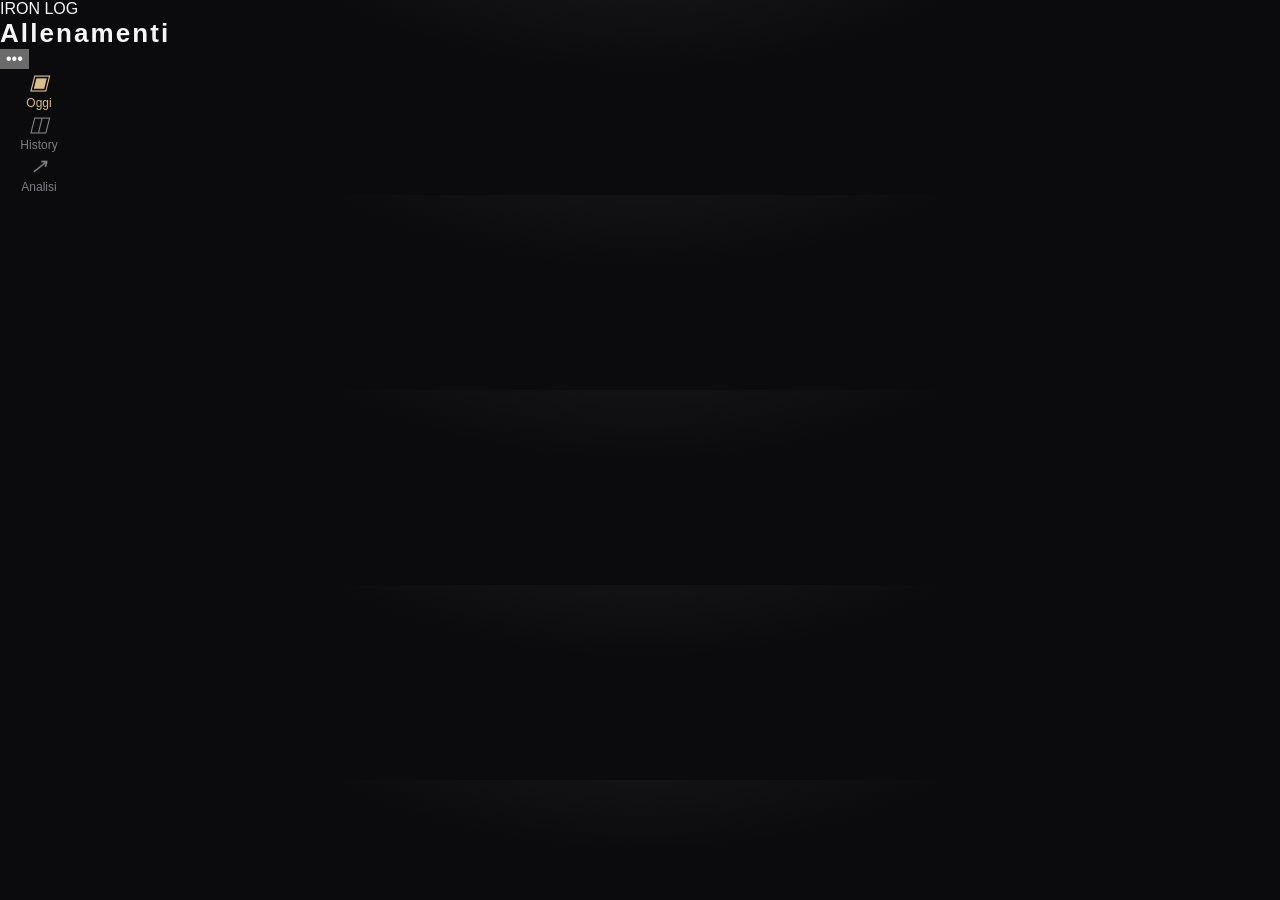
==== index.html @ fd3757eb "Rebuild IronLog around real workout sessions and decision flow" ====
<!doctype html>
<html lang="it">
<head>
  <meta charset="utf-8">
  <meta name="viewport" content="width=device-width, initial-scale=1, viewport-fit=cover">
  <meta name="theme-color" content="#0b0b0d">
  <meta name="apple-mobile-web-app-capable" content="yes">
  <meta name="apple-mobile-web-app-status-bar-style" content="black-translucent">
  <link rel="manifest" href="manifest.webmanifest">
  <link rel="apple-touch-icon" href="icon.svg">
  <link rel="stylesheet" href="styles.css?v=12">
  <title>Iron Log</title>
</head>
<body>
  <main class="shell">
    <header class="topbar">
      <div><p class="kicker">IRON LOG</p><h1 id="screenTitle">Allenamenti</h1></div>
      <button id="settingsButton" class="icon" aria-label="Impostazioni">•••</button>
    </header>
    <section id="todayScreen" class="screen active"></section>
    <section id="historyScreen" class="screen"></section>
    <section id="analysisScreen" class="screen"></section>
  </main>
  <nav class="tabbar" aria-label="Navigazione">
    <button class="tab active" data-screen="todayScreen"><i>▣</i><span>Oggi</span></button>
    <button class="tab" data-screen="historyScreen"><i>◫</i><span>History</span></button>
    <button class="tab" data-screen="analysisScreen"><i>↗</i><span>Analisi</span></button>
  </nav>
  <dialog id="modal"><form id="modalForm" method="dialog"><header><h2 id="modalTitle"></h2><button type="button" id="closeModal" class="icon">×</button></header><div id="modalContent"></div><footer><button type="button" id="cancelModal" class="secondary">Annulla</button><button id="saveModal">Salva</button></footer></form></dialog>
  <div id="toast" role="status"></div>
  <script src="app.js?v=12"></script>
</body>
</html>
---- styles.css ----
:root { color-scheme: dark; --bg:#15141a; --card:#1e1d24; --line:#33323c; --text:#eeeae2; --muted:#9d9aa5; --accent:#c1442d; --danger:#ff8a7a; }
* { box-sizing:border-box; } body { margin:0; background:var(--bg); color:var(--text); font:16px -apple-system,BlinkMacSystemFont,"SF Pro Display",sans-serif; } button,input,select { font:inherit; } button { border:0; cursor:pointer; } .app-shell { min-height:100vh; padding:calc(env(safe-area-inset-top) + 18px) 18px 96px; max-width:680px; margin:auto; } .app-header { display:flex; justify-content:space-between; align-items:center; margin-bottom:20px; } h1,h2,h3,p { margin:0; } h1 { font-size:26px; letter-spacing:.08em; } h2 { font-size:21px; } h3 { font-size:16px; } .eyebrow { color:var(--accent); font-size:11px; font-weight:800; letter-spacing:.16em; margin-bottom:3px; } .icon-button { background:transparent; color:var(--text); font-size:25px; padding:4px 8px; } .screen { display:none; } .screen.active { display:block; } .card,.list-row,.section { background:var(--card); border:1px solid var(--line); border-radius:16px; } .section { margin-bottom:16px; padding:15px; } .section-title { color:var(--muted); font-size:12px; font-weight:700; letter-spacing:.08em; margin-bottom:12px; text-transform:uppercase; } .list { display:grid; gap:10px; } .list-row { padding:15px; display:flex; justify-content:space-between; align-items:center; gap:12px; } .list-row button { background:none; color:inherit; text-align:left; flex:1; padding:0; } .sub { color:var(--muted); font-size:13px; margin-top:4px; } .pb { color:#15320b; background:var(--accent); border-radius:10px; padding:5px 8px; font-size:12px; font-weight:800; white-space:nowrap; } .empty { color:var(--muted); text-align:center; padding:34px 18px; line-height:1.45; } .add-button, #saveModal { background:var(--accent); color:#132008; border-radius:12px; font-weight:800; padding:12px 16px; } .add-button { width:100%; margin-top:14px; } .back { background:none; color:var(--accent); padding:0 0 14px; font-weight:700; } .actions { display:flex; gap:9px; } .actions button { background:#303030; color:white; border-radius:9px; padding:7px 9px; font-size:13px; } .actions .danger { color:var(--danger); } .hint { color:var(--muted); line-height:1.45; font-size:14px; } .suggestion { border-left:4px solid var(--accent); } .suggestion strong { display:block; margin-bottom:5px; color:var(--accent); } .warning { border-left-color:#e4bf4f; } .warning strong { color:#e4bf4f; } .set-row { display:flex; justify-content:space-between; border-top:1px solid var(--line); padding:10px 0; } .set-row:first-of-type { border-top:0; } .badge { color:#352b00; background:#e4bf4f; border-radius:7px; padding:2px 5px; font-size:11px; font-weight:800; } .chart { width:100%; height:150px; overflow:visible; } .chart text { fill:var(--muted); font-size:10px; } .chart path { fill:none; stroke:var(--accent); stroke-width:3; stroke-linecap:round; stroke-linejoin:round; } .chart circle { fill:var(--accent); } .bar { fill:var(--accent); } .metric { display:flex; justify-content:space-between; padding:8px 0; border-top:1px solid var(--line); } .metric:first-child { border-top:0; } .metric strong { color:var(--accent); } .tab-bar { position:fixed; bottom:0; left:0; right:0; display:flex; justify-content:center; gap:28px; padding:10px max(24px,env(safe-area-inset-right)) calc(10px + env(safe-area-inset-bottom)) max(24px,env(safe-area-inset-left)); background:#191919ed; backdrop-filter:blur(12px); border-top:1px solid var(--line); } .tab { display:grid; gap:2px; justify-items:center; min-width:78px; background:none; color:var(--muted); font-size:21px; } .tab span { font-size:12px; } .tab.active { color:var(--accent); } dialog { width:min(520px,calc(100% - 28px)); border:1px solid var(--line); border-radius:18px; padding:0; background:var(--card); color:var(--text); } dialog::backdrop { background:#0009; } dialog form { padding:18px; } dialog header,dialog footer { display:flex; align-items:center; justify-content:space-between; } dialog footer { margin-top:18px; } .secondary { background:#333; color:white; border-radius:12px; padding:12px 16px; } label { display:grid; gap:6px; margin-top:13px; color:var(--muted); font-size:13px; } input,select { width:100%; background:#121212; color:var(--text); border:1px solid #454545; border-radius:10px; padding:11px; } .inline { display:grid; grid-template-columns:1fr 1fr; gap:10px; } .checkbox { display:flex; align-items:center; gap:8px; } .checkbox input { width:auto; } #toast { position:fixed; left:50%; bottom:92px; transform:translateX(-50%) translateY(20px); opacity:0; background:#e8f7d8; color:#1a2d0c; border-radius:10px; padding:10px 14px; font-weight:700; transition:.2s; pointer-events:none; } #toast.show { opacity:1; transform:translateX(-50%) translateY(0); }
.danger-action{background:#4b2528!important;color:#ffb1a8!important}.pb-link{width:100%;background:none;color:inherit;text-align:left;align-items:center}.history+.history{margin-top:10px}.plate.red{background:#c1442d}.plate.blue{background:#4e6fae}.plate.yellow{background:#d9b44a;color:#2a2108}.plate.green{background:#4f7566}.plate.white{background:#ddd;color:#29262d}.plate.gray{background:#68656d}.pb{color:#fff}
.calendar-card{padding:0;overflow:hidden}.calendar-head{display:flex;align-items:center;justify-content:space-between;padding:18px 15px 13px;background:linear-gradient(135deg,#282630,#1e1d24)}.calendar-head h2{text-transform:capitalize;font-size:20px}.month-arrow{width:39px;height:39px;border-radius:50%;background:#35333d;color:#fff;font-size:28px;line-height:1}.calendar-weekdays,.calendar-grid{display:grid;grid-template-columns:repeat(7,1fr);gap:4px;padding:0 12px}.calendar-weekdays{padding-top:13px;color:var(--muted);font-size:10px;font-weight:800;text-align:center}.calendar-grid{padding-top:8px;padding-bottom:13px}.calendar-day,.calendar-blank{aspect-ratio:1;min-height:42px;border-radius:11px}.calendar-day{position:relative;display:flex;flex-direction:column;align-items:center;justify-content:center;background:#282730;color:#f1edf1;font-weight:800}.calendar-day small{color:#d3ccd4;font-size:8px;font-weight:600}.calendar-day.trained{background:linear-gradient(145deg,#c1442d,#8f2c24);box-shadow:0 4px 13px #0004}.calendar-day.trained i{position:absolute;width:4px;height:4px;border-radius:50%;bottom:5px;background:#ffd5c9}.calendar-legend{margin:0;padding:10px 15px 14px;border-top:1px solid var(--line)}.calendar-legend i{display:inline-block;width:8px;height:8px;border-radius:50%;background:var(--accent);margin-right:5px}.history-summary{width:100%;display:flex;justify-content:space-between;align-items:center;gap:12px;text-align:left;color:var(--text);background:transparent;padding:12px 0;border-top:1px solid var(--line)}.history-summary:first-of-type{border-top:0}.history-summary span{display:grid;gap:4px}.history-summary small{color:var(--muted);font-size:12px;line-height:1.25}.history-summary b{display:grid;place-items:center;min-width:28px;height:28px;border-radius:50%;background:#352a2a;color:#ffb3a5;font-size:12px}.history-detail .section-title{margin-top:17px}.history-detail .section-title:first-child{margin-top:0}@media(max-width:390px){.tab-bar{gap:8px}.tab{min-width:70px}.app-shell{padding-left:13px;padding-right:13px}}
body{background:radial-gradient(800px 400px at 80% -10%,#54272055,transparent 60%),#111015}.app-shell{max-width:600px;padding-top:calc(env(safe-area-inset-top) + 12px)}.app-header{margin:0 -2px 16px}.app-header h1{font-size:21px;letter-spacing:.14em}.hero{position:relative;overflow:hidden;padding:26px 23px 22px;margin:0 -2px 20px;border-radius:25px;background:linear-gradient(145deg,#3b211e,#1b171c 66%);border:1px solid #724139}.hero:after{content:'';position:absolute;width:180px;height:180px;border:28px solid #d3563f;opacity:.25;border-radius:50%;right:-75px;top:-80px}.hero h2{position:relative;font-size:42px;line-height:.95;letter-spacing:-.065em;margin:12px 0;color:#fff}.hero h2 em{font-family:Georgia,serif;color:#ff866d;font-weight:400}.hero>p:not(.eyebrow){position:relative;color:#d1c6c4;font-size:14px;max-width:235px;line-height:1.4}.hero-stats{position:relative;display:flex;gap:27px;margin-top:25px}.hero-stats div{display:grid;gap:2px}.hero-stats b{font-size:24px;color:#fff}.hero-stats span{font-size:11px;color:#bdb2b0}.day-library{background:transparent;border:0;padding:0}.section-heading{display:flex;justify-content:space-between;align-items:end;margin:0 2px 12px}.section-heading h2{font-size:22px;letter-spacing:-.03em}.date-pill{font-size:11px;color:#d8cfcd;background:#28252c;border:1px solid #3c3942;border-radius:99px;padding:7px 9px}.day-grid{display:grid;grid-template-columns:1fr 1fr;gap:10px}.day-card{position:relative;min-height:132px;padding:16px;text-align:left;border-radius:18px;overflow:hidden;color:#fff;background:#222029;border:1px solid #36323c}.day-card strong,.day-card small,.day-card .day-index{display:block;position:relative;z-index:1}.day-card strong{font-size:18px;letter-spacing:-.025em;margin-top:18px}.day-card small{margin-top:5px;color:#cec6ca;font-size:11px}.day-card .day-index{font-size:10px;letter-spacing:.14em;color:#ff957f;font-weight:800}.day-card i{position:absolute;right:14px;bottom:11px;font-size:25px;color:#fff8;font-style:normal}.day-card:after{content:'';position:absolute;width:94px;height:94px;right:-25px;top:-32px;border-radius:50%;background:#c1442d33}.day-tone-1{background:#172328}.day-tone-1:after{background:#72b2a244}.day-tone-2{background:#29241c}.day-tone-2:after{background:#d6a84344}.day-tone-3{background:#27202a}.day-tone-3:after{background:#a368b644}.ghost-add{margin-top:15px;background:transparent!important;border:1px dashed #625c67;color:#d5cdd7!important}.workout-hero{padding:18px;margin:0 0 13px;border-radius:20px;background:linear-gradient(135deg,#27242c,#18171d);border:1px solid #3b3742}.workout-title{display:flex;align-items:center;justify-content:space-between;gap:8px}.workout-title h2{font-size:31px;letter-spacing:-.06em}.date-control{margin:0}.date-control input{width:128px;padding:7px;border:0;background:#322d35;font-size:12px}.completion{margin-top:17px}.completion>div{height:6px;background:#38333d;border-radius:8px;overflow:hidden}.completion span{display:block;height:100%;border-radius:inherit;background:linear-gradient(90deg,#d4513b,#fa9a75)}.completion p{margin-top:7px;font-size:12px;color:#c6bec6}.session-note{margin-top:12px;background:none;color:#ff9b84;padding:0;font-weight:700;font-size:12px}.exercise-stack{display:grid;gap:9px}.exercise-card{width:100%;display:flex;align-items:center;gap:12px;padding:15px 13px;border-radius:17px;background:#201f26;border:1px solid #312f39;color:#f7f2f5;text-align:left}.exercise-card.is-done{border-color:#a74d3f;background:linear-gradient(135deg,#322424,#211f26)}.exercise-number{font-size:10px;letter-spacing:.1em;color:#a8a0a8}.exercise-main{flex:1;min-width:0}.exercise-main strong{display:block;font-size:15px;white-space:nowrap;overflow:hidden;text-overflow:ellipsis}.exercise-main small{display:block;margin-top:4px;color:#aaa3ab;font-size:11px}.exercise-card b{font-size:10px;color:#ff9b82;background:#512920;border-radius:7px;padding:5px}.exercise-card i{font-style:normal;font-size:22px;color:#aaa}.screen{animation:fadein .22s ease}@keyframes fadein{from{opacity:.25;transform:translateY(5px)}to{opacity:1;transform:none}}
:root{--bg:#0b0b0d;--card:#17171b;--line:#2b2b30;--text:#f5f5f7;--muted:#98989f;--accent:#c9aa73;--danger:#ff8b84}body{background:radial-gradient(850px 540px at 50% -240px,#2b2a2c 0%,#0b0b0d 58%)}.app-header{border-bottom:1px solid #25252a;padding:2px 2px 15px}.app-header h1{font-size:18px;color:#f5f5f7}.eyebrow{color:#a7a7ad}.hero{background:linear-gradient(150deg,#202024,#131316 75%);border-color:#333338;box-shadow:0 18px 40px #0005}.hero:after{border-color:#ececf0;opacity:.055}.hero h2 em{font-family:-apple-system,BlinkMacSystemFont,"SF Pro Display",sans-serif;color:#cfced3;font-style:normal;font-weight:600}.hero>p:not(.eyebrow){color:#a6a5aa}.hero-stats{border-top:1px solid #343439;padding-top:17px}.hero-stats b{font-weight:650}.day-card{background:linear-gradient(145deg,#1d1d21,#161619);border-color:#303036;box-shadow:0 8px 18px #0002}.day-card:after{background:#eeeef224}.day-card strong{font-weight:620;letter-spacing:-.035em}.day-card .day-index{color:#a8a8ad}.day-card small{color:#919198}.day-tone-1,.day-tone-2,.day-tone-3{background:linear-gradient(145deg,#1d1d21,#161619)}.day-tone-1:after,.day-tone-2:after,.day-tone-3:after{background:#eeeef218}.day-card:hover{border-color:#5a5650}.date-pill{color:#bdbcc0;background:#202024;border-color:#36363c}.workout-hero{background:linear-gradient(145deg,#202024,#141417);border-color:#34343a}.completion>div{background:#343439}.completion span{background:linear-gradient(90deg,#b89660,#dfc28d)}.session-note{color:#c9aa73}.exercise-card{background:#17171b;border-color:#2d2d33;box-shadow:none}.exercise-card.is-done{background:#1b1a18;border-color:#63563f}.exercise-number{color:#8e8d92}.exercise-main strong{font-weight:600}.exercise-card b{color:#e1c38c;background:#332b1e}.exercise-card i{color:#77767c}.section,.list-row,.card{border-color:#2c2c32;background:#17171b}.suggestion{border-left-color:#c9aa73}.suggestion strong{color:#d8bd8d}.warning{border-left-color:#c9aa73}.warning strong{color:#d8bd8d}.pb{background:#373127;color:#e8d1a3}.metric strong{color:#d8bd8d}.tab-bar{background:#111114ed;border-color:#29292e}.tab.active{color:#d8bd8d}.tab{color:#7d7d84}.add-button,#saveModal{background:#e8e8eb;color:#111115;letter-spacing:-.01em}.ghost-add{color:#b8b7bc!important;border-color:#4c4b50;background:transparent!important}.secondary{background:#2a2a2f}.calendar-head{background:#1b1b1f}.month-arrow{background:#29292e;color:#e8e8eb}.calendar-day{background:#1f1f24;color:#e9e9ec}.calendar-day.trained{background:linear-gradient(145deg,#b99b68,#8d7348);box-shadow:0 4px 12px #0004}.calendar-day.trained i{background:#fff4df}.history-summary b{background:#312a1e;color:#dac08f}.plate.red,.plate.blue,.plate.yellow,.plate.green,.plate.white,.plate.gray{background:#56565c;color:#f3f3f5}.plate.yellow,.plate.green{background:#86704a;color:#fff8eb}.plate.warm{opacity:.42}.hero{padding:23px}.hero h2{font-size:32px;letter-spacing:-.055em;line-height:1;margin:8px 0 20px;font-weight:650}.hero-stats{margin-top:0}.hero-stats span{text-transform:uppercase;letter-spacing:.08em;font-size:9px}
.analysis-hero{padding:22px 20px 19px;margin:0 -2px 15px;border-radius:20px;background:linear-gradient(145deg,#1d1d21,#131316);border:1px solid #303036}.analysis-hero>p:not(.eyebrow){color:#a4a3a9;font-size:12px;margin-top:3px}.analysis-value{margin-top:8px;font-size:42px;letter-spacing:-.06em;font-weight:650;color:#f1f0f2}.analysis-value small{font-size:15px;letter-spacing:0;color:#aaa9ae}.analysis-kpis{display:grid;grid-template-columns:repeat(3,1fr);gap:9px;margin-top:20px;padding-top:15px;border-top:1px solid #303036}.analysis-kpis div{display:grid;gap:3px}.analysis-kpis b{font-size:18px;font-weight:600;color:#dfc18b}.analysis-kpis span{font-size:9px;line-height:1.25;text-transform:uppercase;letter-spacing:.06em;color:#8f8e94}.chart-section{padding-bottom:7px}.formula-chip{font-size:10px;letter-spacing:.04em;border:1px solid #403d36;border-radius:999px;padding:6px 8px;color:#c8ae7e;white-space:nowrap}.table-intro{margin:-3px 0 10px}.strength-table{margin:0 -1px}.strength-head,.strength-row{display:grid;grid-template-columns:minmax(0,1fr) 58px 62px;gap:8px;align-items:center}.strength-head{padding:8px 4px;color:#87868c;text-transform:uppercase;letter-spacing:.07em;font-size:9px}.strength-head span:nth-child(n+2){text-align:right}.strength-row{width:100%;padding:12px 4px;background:transparent;color:#efeff1;text-align:left;border-top:1px solid #2d2d32}.strength-row span{min-width:0}.strength-row strong,.strength-row small{display:block;white-space:nowrap;overflow:hidden;text-overflow:ellipsis}.strength-row strong{font-size:13px;font-weight:600}.strength-row small{margin-top:3px;color:#8c8b91;font-size:10px}.strength-row b,.strength-row em{text-align:right;font-size:12px;font-style:normal;font-variant-numeric:tabular-nums}.strength-row b{color:#edecef}.strength-row em{font-size:10px}.strength-row em.up{color:#cdb078}.strength-row em.down{color:#d28c84}.strength-row em.flat{color:#99989e}.route-section h2{font-size:20px;letter-spacing:-.035em;margin:-3px 0 7px}.route-list{margin-top:7px}.route-row{display:flex;width:100%;align-items:center;gap:12px;padding:12px 2px;background:transparent;text-align:left;color:#efeff1;border-top:1px solid #2d2d32}.route-row span{flex:1}.route-row strong,.route-row small{display:block}.route-row strong{font-size:13px;font-weight:600}.route-row small{margin-top:4px;color:#9b9aa0;font-size:11px;line-height:1.35}.route-row i{font-style:normal;font-size:21px;color:#7f7e83}.session-brief{display:flex;align-items:center;gap:10px;padding:12px 4px 15px}.session-brief span{color:#8d8c92;font-size:10px;text-transform:uppercase;letter-spacing:.08em}.session-brief strong{flex:1;color:#d6bc8c;font-size:12px;font-weight:500}.session-brief button{background:transparent;color:#c9aa73;padding:3px 0;font-size:12px;font-weight:600;white-space:nowrap}.exercise-main small.quality{margin-top:5px;color:#c5aa78;font-size:9px;text-transform:uppercase;letter-spacing:.07em}.exercise-card:not(.is-done) .exercise-main small:first-of-type{line-height:1.35}
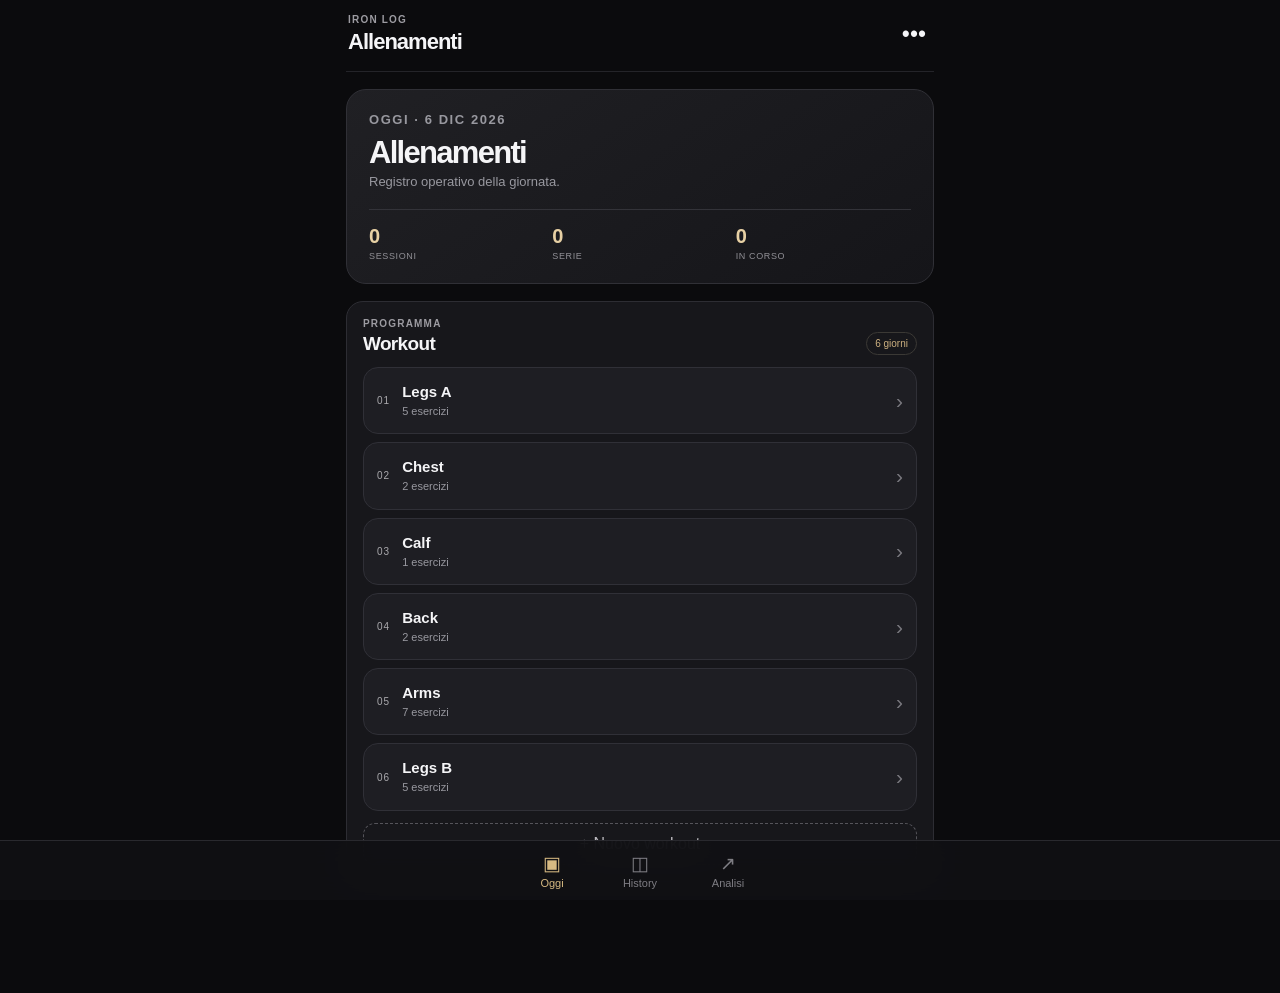
==== commit 8a5a7991: "Fix tab navigation and force iPhone PWA refresh" ====
--- a/index.html
+++ b/index.html
@@ -8,7 +8,7 @@
   <meta name="apple-mobile-web-app-status-bar-style" content="black-translucent">
   <link rel="manifest" href="manifest.webmanifest">
   <link rel="apple-touch-icon" href="icon.svg">
-  <link rel="stylesheet" href="styles.css?v=12">
+  <link rel="stylesheet" href="styles.css?v=13">
   <title>Iron Log</title>
 </head>
 <body>
@@ -28,6 +28,6 @@
   </nav>
   <dialog id="modal"><form id="modalForm" method="dialog"><header><h2 id="modalTitle"></h2><button type="button" id="closeModal" class="icon">×</button></header><div id="modalContent"></div><footer><button type="button" id="cancelModal" class="secondary">Annulla</button><button id="saveModal">Salva</button></footer></form></dialog>
   <div id="toast" role="status"></div>
-  <script src="app.js?v=12"></script>
+  <script src="app.js?v=13"></script>
 </body>
 </html>
--- a/styles.css
+++ b/styles.css
@@ -1,7 +1 @@
-:root { color-scheme: dark; --bg:#15141a; --card:#1e1d24; --line:#33323c; --text:#eeeae2; --muted:#9d9aa5; --accent:#c1442d; --danger:#ff8a7a; }
-* { box-sizing:border-box; } body { margin:0; background:var(--bg); color:var(--text); font:16px -apple-system,BlinkMacSystemFont,"SF Pro Display",sans-serif; } button,input,select { font:inherit; } button { border:0; cursor:pointer; } .app-shell { min-height:100vh; padding:calc(env(safe-area-inset-top) + 18px) 18px 96px; max-width:680px; margin:auto; } .app-header { display:flex; justify-content:space-between; align-items:center; margin-bottom:20px; } h1,h2,h3,p { margin:0; } h1 { font-size:26px; letter-spacing:.08em; } h2 { font-size:21px; } h3 { font-size:16px; } .eyebrow { color:var(--accent); font-size:11px; font-weight:800; letter-spacing:.16em; margin-bottom:3px; } .icon-button { background:transparent; color:var(--text); font-size:25px; padding:4px 8px; } .screen { display:none; } .screen.active { display:block; } .card,.list-row,.section { background:var(--card); border:1px solid var(--line); border-radius:16px; } .section { margin-bottom:16px; padding:15px; } .section-title { color:var(--muted); font-size:12px; font-weight:700; letter-spacing:.08em; margin-bottom:12px; text-transform:uppercase; } .list { display:grid; gap:10px; } .list-row { padding:15px; display:flex; justify-content:space-between; align-items:center; gap:12px; } .list-row button { background:none; color:inherit; text-align:left; flex:1; padding:0; } .sub { color:var(--muted); font-size:13px; margin-top:4px; } .pb { color:#15320b; background:var(--accent); border-radius:10px; padding:5px 8px; font-size:12px; font-weight:800; white-space:nowrap; } .empty { color:var(--muted); text-align:center; padding:34px 18px; line-height:1.45; } .add-button, #saveModal { background:var(--accent); color:#132008; border-radius:12px; font-weight:800; padding:12px 16px; } .add-button { width:100%; margin-top:14px; } .back { background:none; color:var(--accent); padding:0 0 14px; font-weight:700; } .actions { display:flex; gap:9px; } .actions button { background:#303030; color:white; border-radius:9px; padding:7px 9px; font-size:13px; } .actions .danger { color:var(--danger); } .hint { color:var(--muted); line-height:1.45; font-size:14px; } .suggestion { border-left:4px solid var(--accent); } .suggestion strong { display:block; margin-bottom:5px; color:var(--accent); } .warning { border-left-color:#e4bf4f; } .warning strong { color:#e4bf4f; } .set-row { display:flex; justify-content:space-between; border-top:1px solid var(--line); padding:10px 0; } .set-row:first-of-type { border-top:0; } .badge { color:#352b00; background:#e4bf4f; border-radius:7px; padding:2px 5px; font-size:11px; font-weight:800; } .chart { width:100%; height:150px; overflow:visible; } .chart text { fill:var(--muted); font-size:10px; } .chart path { fill:none; stroke:var(--accent); stroke-width:3; stroke-linecap:round; stroke-linejoin:round; } .chart circle { fill:var(--accent); } .bar { fill:var(--accent); } .metric { display:flex; justify-content:space-between; padding:8px 0; border-top:1px solid var(--line); } .metric:first-child { border-top:0; } .metric strong { color:var(--accent); } .tab-bar { position:fixed; bottom:0; left:0; right:0; display:flex; justify-content:center; gap:28px; padding:10px max(24px,env(safe-area-inset-right)) calc(10px + env(safe-area-inset-bottom)) max(24px,env(safe-area-inset-left)); background:#191919ed; backdrop-filter:blur(12px); border-top:1px solid var(--line); } .tab { display:grid; gap:2px; justify-items:center; min-width:78px; background:none; color:var(--muted); font-size:21px; } .tab span { font-size:12px; } .tab.active { color:var(--accent); } dialog { width:min(520px,calc(100% - 28px)); border:1px solid var(--line); border-radius:18px; padding:0; background:var(--card); color:var(--text); } dialog::backdrop { background:#0009; } dialog form { padding:18px; } dialog header,dialog footer { display:flex; align-items:center; justify-content:space-between; } dialog footer { margin-top:18px; } .secondary { background:#333; color:white; border-radius:12px; padding:12px 16px; } label { display:grid; gap:6px; margin-top:13px; color:var(--muted); font-size:13px; } input,select { width:100%; background:#121212; color:var(--text); border:1px solid #454545; border-radius:10px; padding:11px; } .inline { display:grid; grid-template-columns:1fr 1fr; gap:10px; } .checkbox { display:flex; align-items:center; gap:8px; } .checkbox input { width:auto; } #toast { position:fixed; left:50%; bottom:92px; transform:translateX(-50%) translateY(20px); opacity:0; background:#e8f7d8; color:#1a2d0c; border-radius:10px; padding:10px 14px; font-weight:700; transition:.2s; pointer-events:none; } #toast.show { opacity:1; transform:translateX(-50%) translateY(0); }
-.danger-action{background:#4b2528!important;color:#ffb1a8!important}.pb-link{width:100%;background:none;color:inherit;text-align:left;align-items:center}.history+.history{margin-top:10px}.plate.red{background:#c1442d}.plate.blue{background:#4e6fae}.plate.yellow{background:#d9b44a;color:#2a2108}.plate.green{background:#4f7566}.plate.white{background:#ddd;color:#29262d}.plate.gray{background:#68656d}.pb{color:#fff}
-.calendar-card{padding:0;overflow:hidden}.calendar-head{display:flex;align-items:center;justify-content:space-between;padding:18px 15px 13px;background:linear-gradient(135deg,#282630,#1e1d24)}.calendar-head h2{text-transform:capitalize;font-size:20px}.month-arrow{width:39px;height:39px;border-radius:50%;background:#35333d;color:#fff;font-size:28px;line-height:1}.calendar-weekdays,.calendar-grid{display:grid;grid-template-columns:repeat(7,1fr);gap:4px;padding:0 12px}.calendar-weekdays{padding-top:13px;color:var(--muted);font-size:10px;font-weight:800;text-align:center}.calendar-grid{padding-top:8px;padding-bottom:13px}.calendar-day,.calendar-blank{aspect-ratio:1;min-height:42px;border-radius:11px}.calendar-day{position:relative;display:flex;flex-direction:column;align-items:center;justify-content:center;background:#282730;color:#f1edf1;font-weight:800}.calendar-day small{color:#d3ccd4;font-size:8px;font-weight:600}.calendar-day.trained{background:linear-gradient(145deg,#c1442d,#8f2c24);box-shadow:0 4px 13px #0004}.calendar-day.trained i{position:absolute;width:4px;height:4px;border-radius:50%;bottom:5px;background:#ffd5c9}.calendar-legend{margin:0;padding:10px 15px 14px;border-top:1px solid var(--line)}.calendar-legend i{display:inline-block;width:8px;height:8px;border-radius:50%;background:var(--accent);margin-right:5px}.history-summary{width:100%;display:flex;justify-content:space-between;align-items:center;gap:12px;text-align:left;color:var(--text);background:transparent;padding:12px 0;border-top:1px solid var(--line)}.history-summary:first-of-type{border-top:0}.history-summary span{display:grid;gap:4px}.history-summary small{color:var(--muted);font-size:12px;line-height:1.25}.history-summary b{display:grid;place-items:center;min-width:28px;height:28px;border-radius:50%;background:#352a2a;color:#ffb3a5;font-size:12px}.history-detail .section-title{margin-top:17px}.history-detail .section-title:first-child{margin-top:0}@media(max-width:390px){.tab-bar{gap:8px}.tab{min-width:70px}.app-shell{padding-left:13px;padding-right:13px}}
-body{background:radial-gradient(800px 400px at 80% -10%,#54272055,transparent 60%),#111015}.app-shell{max-width:600px;padding-top:calc(env(safe-area-inset-top) + 12px)}.app-header{margin:0 -2px 16px}.app-header h1{font-size:21px;letter-spacing:.14em}.hero{position:relative;overflow:hidden;padding:26px 23px 22px;margin:0 -2px 20px;border-radius:25px;background:linear-gradient(145deg,#3b211e,#1b171c 66%);border:1px solid #724139}.hero:after{content:'';position:absolute;width:180px;height:180px;border:28px solid #d3563f;opacity:.25;border-radius:50%;right:-75px;top:-80px}.hero h2{position:relative;font-size:42px;line-height:.95;letter-spacing:-.065em;margin:12px 0;color:#fff}.hero h2 em{font-family:Georgia,serif;color:#ff866d;font-weight:400}.hero>p:not(.eyebrow){position:relative;color:#d1c6c4;font-size:14px;max-width:235px;line-height:1.4}.hero-stats{position:relative;display:flex;gap:27px;margin-top:25px}.hero-stats div{display:grid;gap:2px}.hero-stats b{font-size:24px;color:#fff}.hero-stats span{font-size:11px;color:#bdb2b0}.day-library{background:transparent;border:0;padding:0}.section-heading{display:flex;justify-content:space-between;align-items:end;margin:0 2px 12px}.section-heading h2{font-size:22px;letter-spacing:-.03em}.date-pill{font-size:11px;color:#d8cfcd;background:#28252c;border:1px solid #3c3942;border-radius:99px;padding:7px 9px}.day-grid{display:grid;grid-template-columns:1fr 1fr;gap:10px}.day-card{position:relative;min-height:132px;padding:16px;text-align:left;border-radius:18px;overflow:hidden;color:#fff;background:#222029;border:1px solid #36323c}.day-card strong,.day-card small,.day-card .day-index{display:block;position:relative;z-index:1}.day-card strong{font-size:18px;letter-spacing:-.025em;margin-top:18px}.day-card small{margin-top:5px;color:#cec6ca;font-size:11px}.day-card .day-index{font-size:10px;letter-spacing:.14em;color:#ff957f;font-weight:800}.day-card i{position:absolute;right:14px;bottom:11px;font-size:25px;color:#fff8;font-style:normal}.day-card:after{content:'';position:absolute;width:94px;height:94px;right:-25px;top:-32px;border-radius:50%;background:#c1442d33}.day-tone-1{background:#172328}.day-tone-1:after{background:#72b2a244}.day-tone-2{background:#29241c}.day-tone-2:after{background:#d6a84344}.day-tone-3{background:#27202a}.day-tone-3:after{background:#a368b644}.ghost-add{margin-top:15px;background:transparent!important;border:1px dashed #625c67;color:#d5cdd7!important}.workout-hero{padding:18px;margin:0 0 13px;border-radius:20px;background:linear-gradient(135deg,#27242c,#18171d);border:1px solid #3b3742}.workout-title{display:flex;align-items:center;justify-content:space-between;gap:8px}.workout-title h2{font-size:31px;letter-spacing:-.06em}.date-control{margin:0}.date-control input{width:128px;padding:7px;border:0;background:#322d35;font-size:12px}.completion{margin-top:17px}.completion>div{height:6px;background:#38333d;border-radius:8px;overflow:hidden}.completion span{display:block;height:100%;border-radius:inherit;background:linear-gradient(90deg,#d4513b,#fa9a75)}.completion p{margin-top:7px;font-size:12px;color:#c6bec6}.session-note{margin-top:12px;background:none;color:#ff9b84;padding:0;font-weight:700;font-size:12px}.exercise-stack{display:grid;gap:9px}.exercise-card{width:100%;display:flex;align-items:center;gap:12px;padding:15px 13px;border-radius:17px;background:#201f26;border:1px solid #312f39;color:#f7f2f5;text-align:left}.exercise-card.is-done{border-color:#a74d3f;background:linear-gradient(135deg,#322424,#211f26)}.exercise-number{font-size:10px;letter-spacing:.1em;color:#a8a0a8}.exercise-main{flex:1;min-width:0}.exercise-main strong{display:block;font-size:15px;white-space:nowrap;overflow:hidden;text-overflow:ellipsis}.exercise-main small{display:block;margin-top:4px;color:#aaa3ab;font-size:11px}.exercise-card b{font-size:10px;color:#ff9b82;background:#512920;border-radius:7px;padding:5px}.exercise-card i{font-style:normal;font-size:22px;color:#aaa}.screen{animation:fadein .22s ease}@keyframes fadein{from{opacity:.25;transform:translateY(5px)}to{opacity:1;transform:none}}
-:root{--bg:#0b0b0d;--card:#17171b;--line:#2b2b30;--text:#f5f5f7;--muted:#98989f;--accent:#c9aa73;--danger:#ff8b84}body{background:radial-gradient(850px 540px at 50% -240px,#2b2a2c 0%,#0b0b0d 58%)}.app-header{border-bottom:1px solid #25252a;padding:2px 2px 15px}.app-header h1{font-size:18px;color:#f5f5f7}.eyebrow{color:#a7a7ad}.hero{background:linear-gradient(150deg,#202024,#131316 75%);border-color:#333338;box-shadow:0 18px 40px #0005}.hero:after{border-color:#ececf0;opacity:.055}.hero h2 em{font-family:-apple-system,BlinkMacSystemFont,"SF Pro Display",sans-serif;color:#cfced3;font-style:normal;font-weight:600}.hero>p:not(.eyebrow){color:#a6a5aa}.hero-stats{border-top:1px solid #343439;padding-top:17px}.hero-stats b{font-weight:650}.day-card{background:linear-gradient(145deg,#1d1d21,#161619);border-color:#303036;box-shadow:0 8px 18px #0002}.day-card:after{background:#eeeef224}.day-card strong{font-weight:620;letter-spacing:-.035em}.day-card .day-index{color:#a8a8ad}.day-card small{color:#919198}.day-tone-1,.day-tone-2,.day-tone-3{background:linear-gradient(145deg,#1d1d21,#161619)}.day-tone-1:after,.day-tone-2:after,.day-tone-3:after{background:#eeeef218}.day-card:hover{border-color:#5a5650}.date-pill{color:#bdbcc0;background:#202024;border-color:#36363c}.workout-hero{background:linear-gradient(145deg,#202024,#141417);border-color:#34343a}.completion>div{background:#343439}.completion span{background:linear-gradient(90deg,#b89660,#dfc28d)}.session-note{color:#c9aa73}.exercise-card{background:#17171b;border-color:#2d2d33;box-shadow:none}.exercise-card.is-done{background:#1b1a18;border-color:#63563f}.exercise-number{color:#8e8d92}.exercise-main strong{font-weight:600}.exercise-card b{color:#e1c38c;background:#332b1e}.exercise-card i{color:#77767c}.section,.list-row,.card{border-color:#2c2c32;background:#17171b}.suggestion{border-left-color:#c9aa73}.suggestion strong{color:#d8bd8d}.warning{border-left-color:#c9aa73}.warning strong{color:#d8bd8d}.pb{background:#373127;color:#e8d1a3}.metric strong{color:#d8bd8d}.tab-bar{background:#111114ed;border-color:#29292e}.tab.active{color:#d8bd8d}.tab{color:#7d7d84}.add-button,#saveModal{background:#e8e8eb;color:#111115;letter-spacing:-.01em}.ghost-add{color:#b8b7bc!important;border-color:#4c4b50;background:transparent!important}.secondary{background:#2a2a2f}.calendar-head{background:#1b1b1f}.month-arrow{background:#29292e;color:#e8e8eb}.calendar-day{background:#1f1f24;color:#e9e9ec}.calendar-day.trained{background:linear-gradient(145deg,#b99b68,#8d7348);box-shadow:0 4px 12px #0004}.calendar-day.trained i{background:#fff4df}.history-summary b{background:#312a1e;color:#dac08f}.plate.red,.plate.blue,.plate.yellow,.plate.green,.plate.white,.plate.gray{background:#56565c;color:#f3f3f5}.plate.yellow,.plate.green{background:#86704a;color:#fff8eb}.plate.warm{opacity:.42}.hero{padding:23px}.hero h2{font-size:32px;letter-spacing:-.055em;line-height:1;margin:8px 0 20px;font-weight:650}.hero-stats{margin-top:0}.hero-stats span{text-transform:uppercase;letter-spacing:.08em;font-size:9px}
-.analysis-hero{padding:22px 20px 19px;margin:0 -2px 15px;border-radius:20px;background:linear-gradient(145deg,#1d1d21,#131316);border:1px solid #303036}.analysis-hero>p:not(.eyebrow){color:#a4a3a9;font-size:12px;margin-top:3px}.analysis-value{margin-top:8px;font-size:42px;letter-spacing:-.06em;font-weight:650;color:#f1f0f2}.analysis-value small{font-size:15px;letter-spacing:0;color:#aaa9ae}.analysis-kpis{display:grid;grid-template-columns:repeat(3,1fr);gap:9px;margin-top:20px;padding-top:15px;border-top:1px solid #303036}.analysis-kpis div{display:grid;gap:3px}.analysis-kpis b{font-size:18px;font-weight:600;color:#dfc18b}.analysis-kpis span{font-size:9px;line-height:1.25;text-transform:uppercase;letter-spacing:.06em;color:#8f8e94}.chart-section{padding-bottom:7px}.formula-chip{font-size:10px;letter-spacing:.04em;border:1px solid #403d36;border-radius:999px;padding:6px 8px;color:#c8ae7e;white-space:nowrap}.table-intro{margin:-3px 0 10px}.strength-table{margin:0 -1px}.strength-head,.strength-row{display:grid;grid-template-columns:minmax(0,1fr) 58px 62px;gap:8px;align-items:center}.strength-head{padding:8px 4px;color:#87868c;text-transform:uppercase;letter-spacing:.07em;font-size:9px}.strength-head span:nth-child(n+2){text-align:right}.strength-row{width:100%;padding:12px 4px;background:transparent;color:#efeff1;text-align:left;border-top:1px solid #2d2d32}.strength-row span{min-width:0}.strength-row strong,.strength-row small{display:block;white-space:nowrap;overflow:hidden;text-overflow:ellipsis}.strength-row strong{font-size:13px;font-weight:600}.strength-row small{margin-top:3px;color:#8c8b91;font-size:10px}.strength-row b,.strength-row em{text-align:right;font-size:12px;font-style:normal;font-variant-numeric:tabular-nums}.strength-row b{color:#edecef}.strength-row em{font-size:10px}.strength-row em.up{color:#cdb078}.strength-row em.down{color:#d28c84}.strength-row em.flat{color:#99989e}.route-section h2{font-size:20px;letter-spacing:-.035em;margin:-3px 0 7px}.route-list{margin-top:7px}.route-row{display:flex;width:100%;align-items:center;gap:12px;padding:12px 2px;background:transparent;text-align:left;color:#efeff1;border-top:1px solid #2d2d32}.route-row span{flex:1}.route-row strong,.route-row small{display:block}.route-row strong{font-size:13px;font-weight:600}.route-row small{margin-top:4px;color:#9b9aa0;font-size:11px;line-height:1.35}.route-row i{font-style:normal;font-size:21px;color:#7f7e83}.session-brief{display:flex;align-items:center;gap:10px;padding:12px 4px 15px}.session-brief span{color:#8d8c92;font-size:10px;text-transform:uppercase;letter-spacing:.08em}.session-brief strong{flex:1;color:#d6bc8c;font-size:12px;font-weight:500}.session-brief button{background:transparent;color:#c9aa73;padding:3px 0;font-size:12px;font-weight:600;white-space:nowrap}.exercise-main small.quality{margin-top:5px;color:#c5aa78;font-size:9px;text-transform:uppercase;letter-spacing:.07em}.exercise-card:not(.is-done) .exercise-main small:first-of-type{line-height:1.35}
+:root{color-scheme:dark;--bg:#0b0b0d;--surface:#17171b;--surface2:#202025;--line:#2d2d33;--text:#f5f5f7;--muted:#98989f;--gold:#c7aa77;--danger:#ff938a}*{box-sizing:border-box}body{margin:0;background:radial-gradient(900px 440px at 50% -280px,#2c2b2e 0,#0b0b0d 62%);color:var(--text);font:16px -apple-system,BlinkMacSystemFont,"SF Pro Display",sans-serif}button,input,textarea{font:inherit}button{border:0;cursor:pointer}.shell{min-height:100vh;max-width:620px;margin:auto;padding:calc(env(safe-area-inset-top) + 14px) 16px 96px}.topbar{display:flex;align-items:center;justify-content:space-between;padding:0 2px 16px;border-bottom:1px solid #242429}.kicker,.section-label{margin:0;color:#9d9ca2;font-size:10px;letter-spacing:.12em;font-weight:700;text-transform:uppercase}.topbar h1{margin:4px 0 0;font-size:22px;letter-spacing:-.045em}.icon{background:transparent;color:var(--text);font-size:23px;padding:6px}.screen{display:none}.screen.active{display:block}.hero{margin:17px 0;padding:22px;border-radius:20px;background:linear-gradient(145deg,#202024,#151519);border:1px solid #303036}.hero h2{font-size:31px;letter-spacing:-.055em;margin:8px 0 3px}.hero p{margin:0;color:var(--muted);font-size:13px}.hero-grid{display:grid;grid-template-columns:repeat(3,1fr);gap:8px;margin-top:20px;padding-top:15px;border-top:1px solid #333339}.hero-grid b{display:block;font-size:20px;font-weight:600;color:#e7d0a4}.hero-grid span{display:block;margin-top:3px;color:#919096;font-size:9px;text-transform:uppercase;letter-spacing:.07em}.section{margin:0 0 15px;padding:16px;border:1px solid var(--line);border-radius:17px;background:var(--surface)}.section-head{display:flex;justify-content:space-between;align-items:end;margin-bottom:12px}.section-head h2{margin:4px 0 0;font-size:19px;letter-spacing:-.035em}.pill{border:1px solid #3b3935;border-radius:99px;color:#ccb080;padding:5px 8px;font-size:10px;white-space:nowrap}.day-list,.exercise-list{display:grid;gap:8px}.day-card,.exercise-row{display:flex;width:100%;align-items:center;gap:12px;padding:15px 13px;border:1px solid #303037;border-radius:15px;color:var(--text);background:#1e1e23;text-align:left}.day-card strong,.exercise-row strong{display:block;font-size:15px;font-weight:600}.day-card small,.exercise-row small{display:block;margin-top:4px;color:var(--muted);font-size:11px;line-height:1.3}.day-card .ordinal{color:#aaa9ad;font-size:10px;letter-spacing:.1em}.day-card i,.exercise-row i{margin-left:auto;color:#79787e;font-style:normal;font-size:21px}.day-card.active{border-color:#625542;background:#211f1c}.primary,#saveModal{width:100%;margin-top:13px;padding:12px 15px;border-radius:12px;background:#ececef;color:#111114;font-weight:650}.secondary{padding:11px 14px;border-radius:12px;background:#2b2b31;color:#eee}.outline{width:100%;margin-top:12px;padding:11px;border:1px dashed #55545a;border-radius:12px;background:transparent;color:#bbb9bf}.back{margin:2px 0 14px;padding:0;background:transparent;color:#cbb080;font-size:13px;font-weight:650}.session-head{padding:18px;border:1px solid #34343a;border-radius:19px;background:linear-gradient(145deg,#202024,#151519)}.session-head h2{margin:6px 0 0;font-size:29px;letter-spacing:-.055em}.session-meta{display:flex;justify-content:space-between;align-items:center;margin-top:17px;color:#aaa9af;font-size:12px}.date-input{width:130px;border:0;border-radius:9px;background:#2b2b31;color:#eee;padding:7px;font-size:12px}.progress-track{height:5px;margin-top:13px;border-radius:99px;background:#34343a;overflow:hidden}.progress-track span{display:block;height:100%;border-radius:inherit;background:linear-gradient(90deg,#b79660,#dfc38e)}.session-actions{display:flex;gap:8px;margin-top:12px}.session-actions button{flex:1;padding:10px;border-radius:10px;background:#29272a;color:#e8e6e9;font-size:12px}.session-actions .complete{background:#e8e8eb;color:#111114}.decision{display:flex;align-items:center;gap:10px;padding:12px 3px}.decision span{color:#99989e;font-size:10px;letter-spacing:.08em;text-transform:uppercase}.decision strong{flex:1;font-size:12px;font-weight:500;color:#d6bb8c}.decision button{background:transparent;color:#c8aa76;font-size:12px;font-weight:600}.exercise-row.done{border-color:#5e503d;background:#1c1a18}.exercise-row .number{color:#8e8d93;font-size:10px;letter-spacing:.1em}.exercise-row .body{flex:1;min-width:0}.exercise-row .body strong,.exercise-row .body small{white-space:nowrap;overflow:hidden;text-overflow:ellipsis}.exercise-row .quality{color:#c7aa77;font-size:9px;letter-spacing:.06em;text-transform:uppercase}.exercise-row b{color:#dcc18e;background:#342d20;border-radius:7px;padding:5px;font-size:10px;white-space:nowrap}.note{color:#b2b0b5;font-size:13px;line-height:1.45}.note-card{margin-top:12px;padding:12px;border-radius:12px;background:#202025;color:#bab8bd;font-size:13px;line-height:1.4}.metric-grid{display:grid;grid-template-columns:repeat(2,1fr);gap:8px;margin:12px 0}.metric{padding:12px;border-radius:12px;background:#202025}.metric span{display:block;color:#99979e;font-size:10px;text-transform:uppercase;letter-spacing:.07em}.metric b{display:block;margin-top:5px;font-size:20px;font-weight:600}.metric small{display:block;margin-top:4px;color:#c7aa77;font-size:10px}.set-list{margin-top:14px}.set-row{display:flex;justify-content:space-between;align-items:center;padding:11px 0;border-top:1px solid var(--line)}.set-row:first-child{border-top:0}.set-row .warm{color:#cbb080;font-size:10px}.delete{background:transparent;color:var(--danger);font-size:18px}.chart{width:100%;height:142px;overflow:visible}.chart text{fill:#929198;font-size:10px}.chart path{stroke:#c7aa77;stroke-width:3;fill:none;stroke-linecap:round}.chart circle{fill:#e2c593}.bar{fill:#c7aa77}.analysis-total{font-size:39px;letter-spacing:-.06em;font-weight:650;margin:8px 0 1px}.analysis-total small{font-size:14px;color:#aaa9af;letter-spacing:0}.table-head,.table-row{display:grid;grid-template-columns:minmax(0,1fr) 62px 64px;gap:8px;align-items:center}.table-head{padding:8px 3px;color:#8f8e94;font-size:9px;text-transform:uppercase;letter-spacing:.07em}.table-head span:nth-child(n+2),.table-row b,.table-row em{text-align:right}.table-row{width:100%;padding:12px 3px;border-top:1px solid var(--line);background:transparent;color:var(--text);text-align:left}.table-row strong,.table-row small{display:block;white-space:nowrap;overflow:hidden;text-overflow:ellipsis}.table-row strong{font-size:13px}.table-row small{margin-top:3px;color:#929197;font-size:10px}.table-row b{font-size:12px}.table-row em{font-style:normal;font-size:10px}.up{color:#cfb17b}.down{color:#d58a82}.flat{color:#98979c}.route-row{display:flex;width:100%;align-items:center;gap:10px;padding:12px 2px;border-top:1px solid var(--line);background:transparent;color:var(--text);text-align:left}.route-row span{flex:1}.route-row strong,.route-row small{display:block}.route-row strong{font-size:13px}.route-row small{margin-top:4px;color:#a19fa5;font-size:11px;line-height:1.35}.route-row i{font-style:normal;color:#77767c;font-size:21px}.calendar-head{display:flex;align-items:center;justify-content:space-between}.calendar-head h2{margin:4px 0 0;font-size:19px;text-transform:capitalize}.month{width:38px;height:38px;border-radius:50%;background:#2b2b31;color:#eee;font-size:24px}.weekdays,.calendar{display:grid;grid-template-columns:repeat(7,1fr);gap:4px;text-align:center}.weekdays{margin-top:15px;color:#85848a;font-size:10px}.calendar{margin-top:8px}.calendar button,.calendar .blank{min-height:42px;border-radius:10px}.calendar button{position:relative;background:#202025;color:#eee;font-weight:600}.calendar button small{display:block;color:#d8d4cf;font-size:8px}.calendar button.trained{background:linear-gradient(145deg,#b89967,#897047);color:#fff}.calendar button.trained:after{content:'';position:absolute;bottom:5px;left:50%;width:4px;height:4px;border-radius:50%;background:#fff;transform:translateX(-50%)}.history-row{display:flex;width:100%;align-items:center;gap:10px;padding:12px 2px;border-top:1px solid var(--line);background:transparent;color:var(--text);text-align:left}.history-row span{flex:1}.history-row strong,.history-row small{display:block}.history-row strong{font-size:13px}.history-row small{margin-top:4px;color:#9c9ba1;font-size:11px;white-space:nowrap;overflow:hidden;text-overflow:ellipsis}.history-row b{display:grid;place-items:center;min-width:27px;height:27px;border-radius:50%;background:#322b20;color:#d8bc87;font-size:11px}.tabbar{z-index:50;position:fixed;bottom:0;left:0;right:0;display:flex;justify-content:center;gap:18px;padding:10px max(22px,env(safe-area-inset-right)) calc(10px + env(safe-area-inset-bottom)) max(22px,env(safe-area-inset-left));background:#111114ed;backdrop-filter:blur(16px);border-top:1px solid #29292e}.tab{position:relative;z-index:51;display:grid;gap:2px;justify-items:center;min-width:70px;background:transparent;color:#7e7d83}.tab i{font-size:19px;font-style:normal}.tab span{font-size:11px}.tab.active{color:#d6b982}dialog{width:min(540px,calc(100% - 26px));border:1px solid #35353b;border-radius:18px;padding:0;background:#1b1b20;color:#f5f5f7}dialog::backdrop{background:#0009}dialog form{padding:18px}dialog header,dialog footer{display:flex;align-items:center;justify-content:space-between}dialog h2{margin:0;font-size:20px;letter-spacing:-.03em}dialog footer{margin-top:18px}label{display:grid;gap:6px;margin-top:13px;color:#aaa9af;font-size:12px}input,textarea{width:100%;border:1px solid #414148;border-radius:10px;background:#101014;color:#f4f3f5;padding:11px}textarea{min-height:90px;resize:vertical}.inline{display:grid;grid-template-columns:1fr 1fr;gap:10px}.checkbox{display:flex;align-items:center;gap:7px}.checkbox input{width:auto}#toast{position:fixed;left:50%;bottom:88px;transform:translate(-50%,20px);opacity:0;background:#e9e9ec;color:#17171a;border-radius:10px;padding:10px 14px;font-size:13px;font-weight:650;transition:.2s;pointer-events:none}#toast.show{transform:translate(-50%,0);opacity:1}@media(max-width:390px){.shell{padding-left:13px;padding-right:13px}.tabbar{gap:5px}.tab{min-width:68px}.hero-grid{gap:5px}}
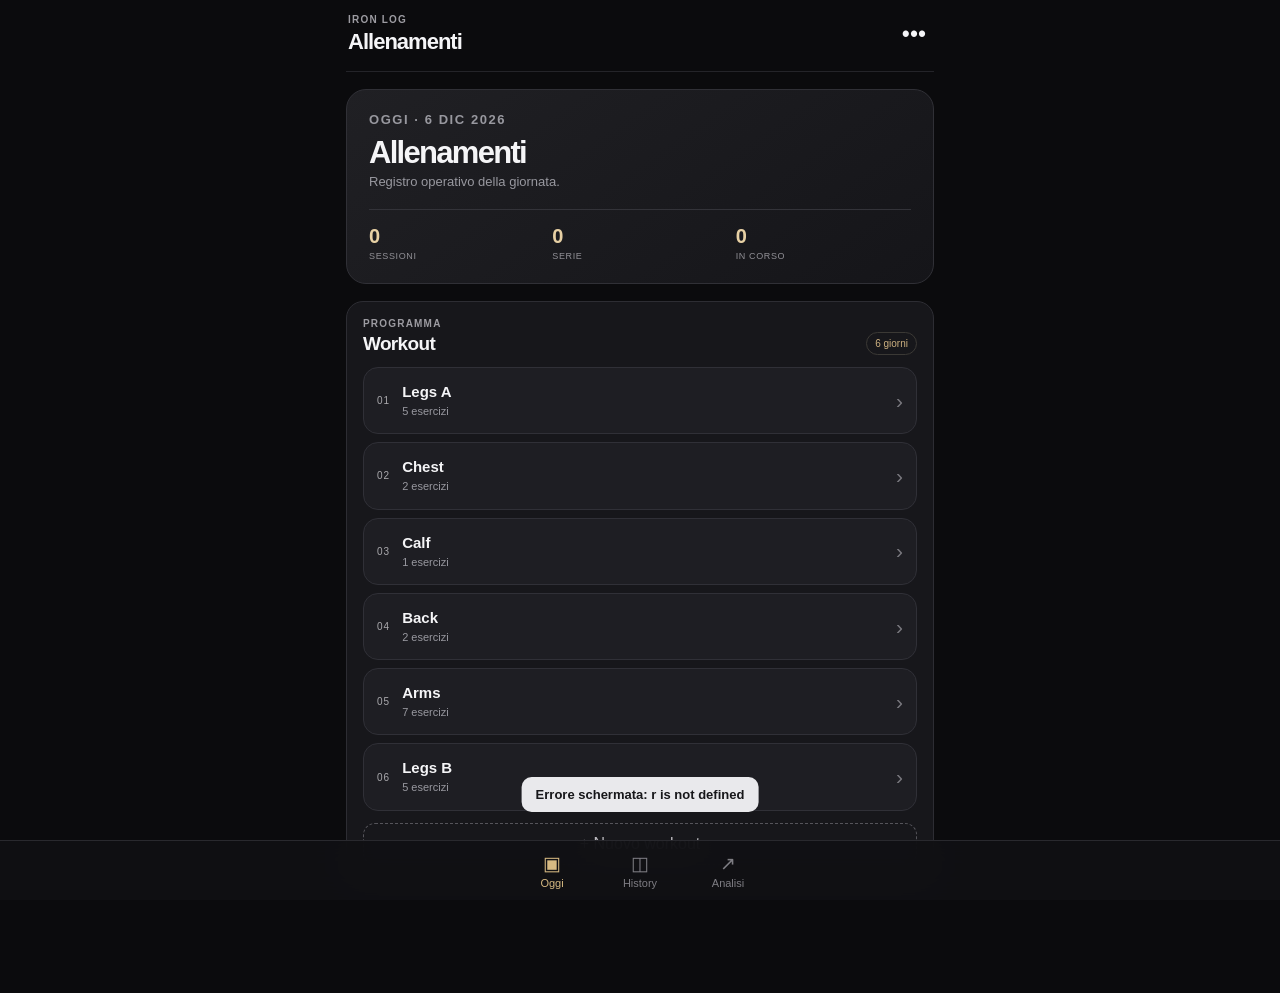
==== commit 545cf907: "Fix analysis screen reference that blocked navigation" ====
--- a/index.html
+++ b/index.html
@@ -8,7 +8,7 @@
   <meta name="apple-mobile-web-app-status-bar-style" content="black-translucent">
   <link rel="manifest" href="manifest.webmanifest">
   <link rel="apple-touch-icon" href="icon.svg">
-  <link rel="stylesheet" href="styles.css?v=13">
+  <link rel="stylesheet" href="styles.css?v=15">
   <title>Iron Log</title>
 </head>
 <body>
@@ -22,12 +22,12 @@
     <section id="analysisScreen" class="screen"></section>
   </main>
   <nav class="tabbar" aria-label="Navigazione">
-    <button class="tab active" data-screen="todayScreen"><i>▣</i><span>Oggi</span></button>
-    <button class="tab" data-screen="historyScreen"><i>◫</i><span>History</span></button>
-    <button class="tab" data-screen="analysisScreen"><i>↗</i><span>Analisi</span></button>
+    <button class="tab active" data-screen="todayScreen" onclick="activateScreen('today')"><i>▣</i><span>Oggi</span></button>
+    <button class="tab" data-screen="historyScreen" onclick="activateScreen('history')"><i>◫</i><span>History</span></button>
+    <button class="tab" data-screen="analysisScreen" onclick="activateScreen('analysis')"><i>↗</i><span>Analisi</span></button>
   </nav>
   <dialog id="modal"><form id="modalForm" method="dialog"><header><h2 id="modalTitle"></h2><button type="button" id="closeModal" class="icon">×</button></header><div id="modalContent"></div><footer><button type="button" id="cancelModal" class="secondary">Annulla</button><button id="saveModal">Salva</button></footer></form></dialog>
   <div id="toast" role="status"></div>
-  <script src="app.js?v=13"></script>
+  <script src="app.js?v=15"></script>
 </body>
 </html>
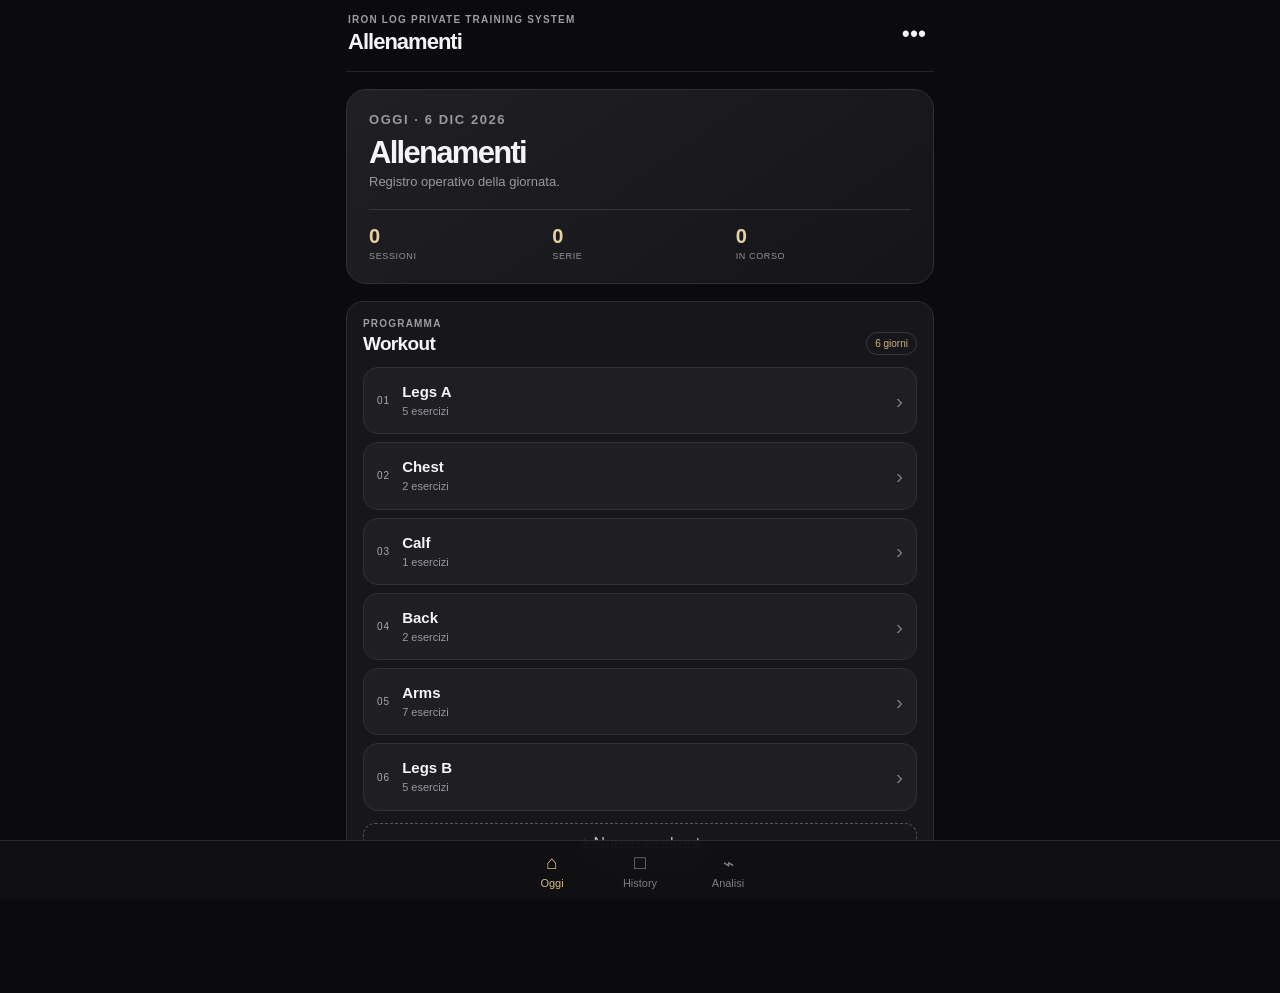
==== commit d2b67fca: "Elevate IronLog into a premium training system" ====
--- a/index.html
+++ b/index.html
@@ -8,26 +8,26 @@
   <meta name="apple-mobile-web-app-status-bar-style" content="black-translucent">
   <link rel="manifest" href="manifest.webmanifest">
   <link rel="apple-touch-icon" href="icon.svg">
-  <link rel="stylesheet" href="styles.css?v=15">
+  <link rel="stylesheet" href="styles.css?v=16">
   <title>Iron Log</title>
 </head>
 <body>
   <main class="shell">
     <header class="topbar">
-      <div><p class="kicker">IRON LOG</p><h1 id="screenTitle">Allenamenti</h1></div>
-      <button id="settingsButton" class="icon" aria-label="Impostazioni">•••</button>
+      <div><p class="kicker">IRON LOG <span class="live-dot"></span> PRIVATE TRAINING SYSTEM</p><h1 id="screenTitle">Allenamenti</h1></div>
+      <button id="settingsButton" class="icon" aria-label="Impostazioni"><span>•••</span></button>
     </header>
     <section id="todayScreen" class="screen active"></section>
     <section id="historyScreen" class="screen"></section>
     <section id="analysisScreen" class="screen"></section>
   </main>
   <nav class="tabbar" aria-label="Navigazione">
-    <button class="tab active" data-screen="todayScreen" onclick="activateScreen('today')"><i>▣</i><span>Oggi</span></button>
-    <button class="tab" data-screen="historyScreen" onclick="activateScreen('history')"><i>◫</i><span>History</span></button>
-    <button class="tab" data-screen="analysisScreen" onclick="activateScreen('analysis')"><i>↗</i><span>Analisi</span></button>
+    <button class="tab active" data-screen="todayScreen" onclick="activateScreen('today')"><i>⌂</i><span>Oggi</span></button>
+    <button class="tab" data-screen="historyScreen" onclick="activateScreen('history')"><i>□</i><span>History</span></button>
+    <button class="tab" data-screen="analysisScreen" onclick="activateScreen('analysis')"><i>⌁</i><span>Analisi</span></button>
   </nav>
   <dialog id="modal"><form id="modalForm" method="dialog"><header><h2 id="modalTitle"></h2><button type="button" id="closeModal" class="icon">×</button></header><div id="modalContent"></div><footer><button type="button" id="cancelModal" class="secondary">Annulla</button><button id="saveModal">Salva</button></footer></form></dialog>
   <div id="toast" role="status"></div>
-  <script src="app.js?v=15"></script>
+  <script src="app.js?v=16"></script>
 </body>
 </html>
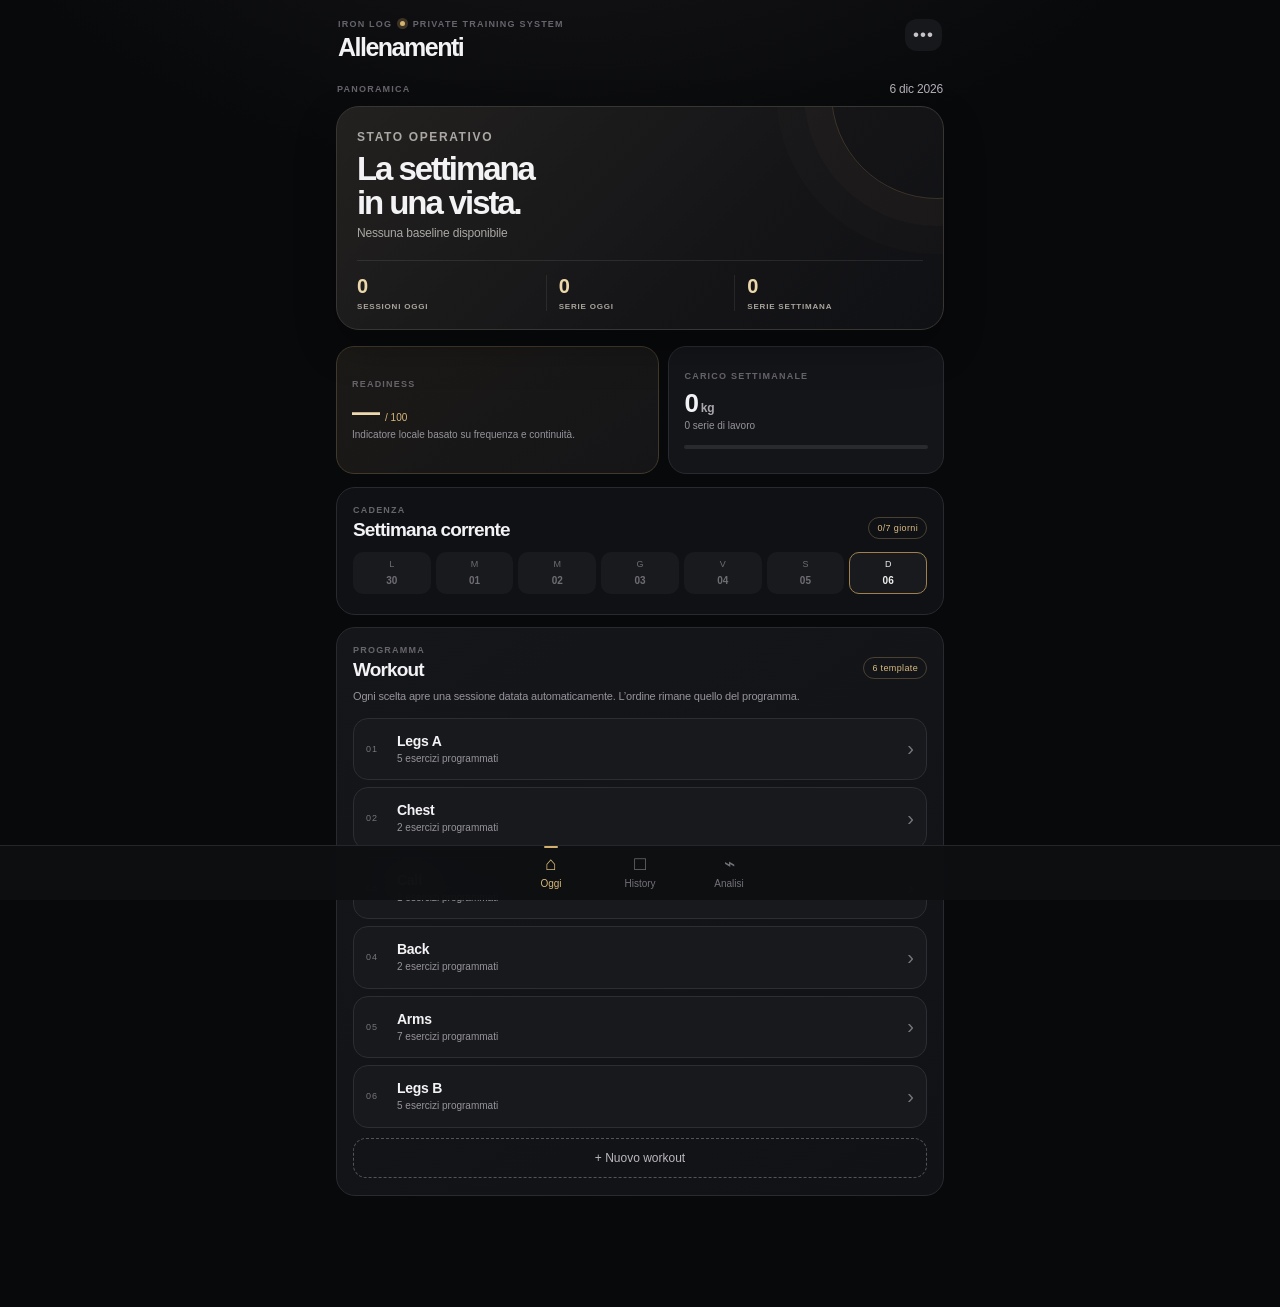
==== commit 9cf369c2: "Fix workout card interaction on iPhone" ====
--- a/index.html
+++ b/index.html
@@ -8,7 +8,7 @@
   <meta name="apple-mobile-web-app-status-bar-style" content="black-translucent">
   <link rel="manifest" href="manifest.webmanifest">
   <link rel="apple-touch-icon" href="icon.svg">
-  <link rel="stylesheet" href="styles.css?v=16">
+  <link rel="stylesheet" href="styles.css?v=17">
   <title>Iron Log</title>
 </head>
 <body>
@@ -28,6 +28,6 @@
   </nav>
   <dialog id="modal"><form id="modalForm" method="dialog"><header><h2 id="modalTitle"></h2><button type="button" id="closeModal" class="icon">×</button></header><div id="modalContent"></div><footer><button type="button" id="cancelModal" class="secondary">Annulla</button><button id="saveModal">Salva</button></footer></form></dialog>
   <div id="toast" role="status"></div>
-  <script src="app.js?v=16"></script>
+  <script src="app.js?v=17"></script>
 </body>
 </html>
--- a/styles.css
+++ b/styles.css
@@ -1 +1 @@
-:root{color-scheme:dark;--bg:#0b0b0d;--surface:#17171b;--surface2:#202025;--line:#2d2d33;--text:#f5f5f7;--muted:#98989f;--gold:#c7aa77;--danger:#ff938a}*{box-sizing:border-box}body{margin:0;background:radial-gradient(900px 440px at 50% -280px,#2c2b2e 0,#0b0b0d 62%);color:var(--text);font:16px -apple-system,BlinkMacSystemFont,"SF Pro Display",sans-serif}button,input,textarea{font:inherit}button{border:0;cursor:pointer}.shell{min-height:100vh;max-width:620px;margin:auto;padding:calc(env(safe-area-inset-top) + 14px) 16px 96px}.topbar{display:flex;align-items:center;justify-content:space-between;padding:0 2px 16px;border-bottom:1px solid #242429}.kicker,.section-label{margin:0;color:#9d9ca2;font-size:10px;letter-spacing:.12em;font-weight:700;text-transform:uppercase}.topbar h1{margin:4px 0 0;font-size:22px;letter-spacing:-.045em}.icon{background:transparent;color:var(--text);font-size:23px;padding:6px}.screen{display:none}.screen.active{display:block}.hero{margin:17px 0;padding:22px;border-radius:20px;background:linear-gradient(145deg,#202024,#151519);border:1px solid #303036}.hero h2{font-size:31px;letter-spacing:-.055em;margin:8px 0 3px}.hero p{margin:0;color:var(--muted);font-size:13px}.hero-grid{display:grid;grid-template-columns:repeat(3,1fr);gap:8px;margin-top:20px;padding-top:15px;border-top:1px solid #333339}.hero-grid b{display:block;font-size:20px;font-weight:600;color:#e7d0a4}.hero-grid span{display:block;margin-top:3px;color:#919096;font-size:9px;text-transform:uppercase;letter-spacing:.07em}.section{margin:0 0 15px;padding:16px;border:1px solid var(--line);border-radius:17px;background:var(--surface)}.section-head{display:flex;justify-content:space-between;align-items:end;margin-bottom:12px}.section-head h2{margin:4px 0 0;font-size:19px;letter-spacing:-.035em}.pill{border:1px solid #3b3935;border-radius:99px;color:#ccb080;padding:5px 8px;font-size:10px;white-space:nowrap}.day-list,.exercise-list{display:grid;gap:8px}.day-card,.exercise-row{display:flex;width:100%;align-items:center;gap:12px;padding:15px 13px;border:1px solid #303037;border-radius:15px;color:var(--text);background:#1e1e23;text-align:left}.day-card strong,.exercise-row strong{display:block;font-size:15px;font-weight:600}.day-card small,.exercise-row small{display:block;margin-top:4px;color:var(--muted);font-size:11px;line-height:1.3}.day-card .ordinal{color:#aaa9ad;font-size:10px;letter-spacing:.1em}.day-card i,.exercise-row i{margin-left:auto;color:#79787e;font-style:normal;font-size:21px}.day-card.active{border-color:#625542;background:#211f1c}.primary,#saveModal{width:100%;margin-top:13px;padding:12px 15px;border-radius:12px;background:#ececef;color:#111114;font-weight:650}.secondary{padding:11px 14px;border-radius:12px;background:#2b2b31;color:#eee}.outline{width:100%;margin-top:12px;padding:11px;border:1px dashed #55545a;border-radius:12px;background:transparent;color:#bbb9bf}.back{margin:2px 0 14px;padding:0;background:transparent;color:#cbb080;font-size:13px;font-weight:650}.session-head{padding:18px;border:1px solid #34343a;border-radius:19px;background:linear-gradient(145deg,#202024,#151519)}.session-head h2{margin:6px 0 0;font-size:29px;letter-spacing:-.055em}.session-meta{display:flex;justify-content:space-between;align-items:center;margin-top:17px;color:#aaa9af;font-size:12px}.date-input{width:130px;border:0;border-radius:9px;background:#2b2b31;color:#eee;padding:7px;font-size:12px}.progress-track{height:5px;margin-top:13px;border-radius:99px;background:#34343a;overflow:hidden}.progress-track span{display:block;height:100%;border-radius:inherit;background:linear-gradient(90deg,#b79660,#dfc38e)}.session-actions{display:flex;gap:8px;margin-top:12px}.session-actions button{flex:1;padding:10px;border-radius:10px;background:#29272a;color:#e8e6e9;font-size:12px}.session-actions .complete{background:#e8e8eb;color:#111114}.decision{display:flex;align-items:center;gap:10px;padding:12px 3px}.decision span{color:#99989e;font-size:10px;letter-spacing:.08em;text-transform:uppercase}.decision strong{flex:1;font-size:12px;font-weight:500;color:#d6bb8c}.decision button{background:transparent;color:#c8aa76;font-size:12px;font-weight:600}.exercise-row.done{border-color:#5e503d;background:#1c1a18}.exercise-row .number{color:#8e8d93;font-size:10px;letter-spacing:.1em}.exercise-row .body{flex:1;min-width:0}.exercise-row .body strong,.exercise-row .body small{white-space:nowrap;overflow:hidden;text-overflow:ellipsis}.exercise-row .quality{color:#c7aa77;font-size:9px;letter-spacing:.06em;text-transform:uppercase}.exercise-row b{color:#dcc18e;background:#342d20;border-radius:7px;padding:5px;font-size:10px;white-space:nowrap}.note{color:#b2b0b5;font-size:13px;line-height:1.45}.note-card{margin-top:12px;padding:12px;border-radius:12px;background:#202025;color:#bab8bd;font-size:13px;line-height:1.4}.metric-grid{display:grid;grid-template-columns:repeat(2,1fr);gap:8px;margin:12px 0}.metric{padding:12px;border-radius:12px;background:#202025}.metric span{display:block;color:#99979e;font-size:10px;text-transform:uppercase;letter-spacing:.07em}.metric b{display:block;margin-top:5px;font-size:20px;font-weight:600}.metric small{display:block;margin-top:4px;color:#c7aa77;font-size:10px}.set-list{margin-top:14px}.set-row{display:flex;justify-content:space-between;align-items:center;padding:11px 0;border-top:1px solid var(--line)}.set-row:first-child{border-top:0}.set-row .warm{color:#cbb080;font-size:10px}.delete{background:transparent;color:var(--danger);font-size:18px}.chart{width:100%;height:142px;overflow:visible}.chart text{fill:#929198;font-size:10px}.chart path{stroke:#c7aa77;stroke-width:3;fill:none;stroke-linecap:round}.chart circle{fill:#e2c593}.bar{fill:#c7aa77}.analysis-total{font-size:39px;letter-spacing:-.06em;font-weight:650;margin:8px 0 1px}.analysis-total small{font-size:14px;color:#aaa9af;letter-spacing:0}.table-head,.table-row{display:grid;grid-template-columns:minmax(0,1fr) 62px 64px;gap:8px;align-items:center}.table-head{padding:8px 3px;color:#8f8e94;font-size:9px;text-transform:uppercase;letter-spacing:.07em}.table-head span:nth-child(n+2),.table-row b,.table-row em{text-align:right}.table-row{width:100%;padding:12px 3px;border-top:1px solid var(--line);background:transparent;color:var(--text);text-align:left}.table-row strong,.table-row small{display:block;white-space:nowrap;overflow:hidden;text-overflow:ellipsis}.table-row strong{font-size:13px}.table-row small{margin-top:3px;color:#929197;font-size:10px}.table-row b{font-size:12px}.table-row em{font-style:normal;font-size:10px}.up{color:#cfb17b}.down{color:#d58a82}.flat{color:#98979c}.route-row{display:flex;width:100%;align-items:center;gap:10px;padding:12px 2px;border-top:1px solid var(--line);background:transparent;color:var(--text);text-align:left}.route-row span{flex:1}.route-row strong,.route-row small{display:block}.route-row strong{font-size:13px}.route-row small{margin-top:4px;color:#a19fa5;font-size:11px;line-height:1.35}.route-row i{font-style:normal;color:#77767c;font-size:21px}.calendar-head{display:flex;align-items:center;justify-content:space-between}.calendar-head h2{margin:4px 0 0;font-size:19px;text-transform:capitalize}.month{width:38px;height:38px;border-radius:50%;background:#2b2b31;color:#eee;font-size:24px}.weekdays,.calendar{display:grid;grid-template-columns:repeat(7,1fr);gap:4px;text-align:center}.weekdays{margin-top:15px;color:#85848a;font-size:10px}.calendar{margin-top:8px}.calendar button,.calendar .blank{min-height:42px;border-radius:10px}.calendar button{position:relative;background:#202025;color:#eee;font-weight:600}.calendar button small{display:block;color:#d8d4cf;font-size:8px}.calendar button.trained{background:linear-gradient(145deg,#b89967,#897047);color:#fff}.calendar button.trained:after{content:'';position:absolute;bottom:5px;left:50%;width:4px;height:4px;border-radius:50%;background:#fff;transform:translateX(-50%)}.history-row{display:flex;width:100%;align-items:center;gap:10px;padding:12px 2px;border-top:1px solid var(--line);background:transparent;color:var(--text);text-align:left}.history-row span{flex:1}.history-row strong,.history-row small{display:block}.history-row strong{font-size:13px}.history-row small{margin-top:4px;color:#9c9ba1;font-size:11px;white-space:nowrap;overflow:hidden;text-overflow:ellipsis}.history-row b{display:grid;place-items:center;min-width:27px;height:27px;border-radius:50%;background:#322b20;color:#d8bc87;font-size:11px}.tabbar{z-index:50;position:fixed;bottom:0;left:0;right:0;display:flex;justify-content:center;gap:18px;padding:10px max(22px,env(safe-area-inset-right)) calc(10px + env(safe-area-inset-bottom)) max(22px,env(safe-area-inset-left));background:#111114ed;backdrop-filter:blur(16px);border-top:1px solid #29292e}.tab{position:relative;z-index:51;display:grid;gap:2px;justify-items:center;min-width:70px;background:transparent;color:#7e7d83}.tab i{font-size:19px;font-style:normal}.tab span{font-size:11px}.tab.active{color:#d6b982}dialog{width:min(540px,calc(100% - 26px));border:1px solid #35353b;border-radius:18px;padding:0;background:#1b1b20;color:#f5f5f7}dialog::backdrop{background:#0009}dialog form{padding:18px}dialog header,dialog footer{display:flex;align-items:center;justify-content:space-between}dialog h2{margin:0;font-size:20px;letter-spacing:-.03em}dialog footer{margin-top:18px}label{display:grid;gap:6px;margin-top:13px;color:#aaa9af;font-size:12px}input,textarea{width:100%;border:1px solid #414148;border-radius:10px;background:#101014;color:#f4f3f5;padding:11px}textarea{min-height:90px;resize:vertical}.inline{display:grid;grid-template-columns:1fr 1fr;gap:10px}.checkbox{display:flex;align-items:center;gap:7px}.checkbox input{width:auto}#toast{position:fixed;left:50%;bottom:88px;transform:translate(-50%,20px);opacity:0;background:#e9e9ec;color:#17171a;border-radius:10px;padding:10px 14px;font-size:13px;font-weight:650;transition:.2s;pointer-events:none}#toast.show{transform:translate(-50%,0);opacity:1}@media(max-width:390px){.shell{padding-left:13px;padding-right:13px}.tabbar{gap:5px}.tab{min-width:68px}.hero-grid{gap:5px}}
+:root{color-scheme:dark;--ink:#f3f2f4;--muted:#96949b;--quiet:#67656c;--bg:#08090b;--surface:#121316;--surface2:#191a1e;--line:#292a2f;--gold:#d5b46f;--red:#df8c87}*{box-sizing:border-box}html{background:var(--bg)}body{margin:0;background:radial-gradient(850px 560px at 45% -250px,#292424 0%,#111114 40%,var(--bg) 78%);color:var(--ink);font:15px -apple-system,BlinkMacSystemFont,"SF Pro Display","Helvetica Neue",sans-serif;letter-spacing:-.012em}button,input,textarea{font:inherit}button{border:0;cursor:pointer;-webkit-tap-highlight-color:transparent}.shell{min-height:100vh;max-width:640px;margin:auto;padding:calc(env(safe-area-inset-top) + 17px) 16px calc(env(safe-area-inset-bottom) + 99px)}.topbar{display:flex;align-items:flex-start;justify-content:space-between;padding:2px 2px 19px}.kicker,.section-label{margin:0;color:var(--quiet);font-size:9px;letter-spacing:.135em;font-weight:750;text-transform:uppercase}.live-dot{display:inline-block;width:5px;height:5px;border-radius:50%;margin:0 4px 1px;background:var(--gold);box-shadow:0 0 0 3px #3c3325}.topbar h1{margin:6px 0 0;font-size:25px;line-height:1;letter-spacing:-.06em;font-weight:700}.icon{display:grid;place-items:center;width:37px;height:32px;border-radius:12px;background:#17181c;color:#c6c4ca;font-size:17px;letter-spacing:1px}.screen{display:none;animation:in .22s ease}.screen.active{display:block}@keyframes in{from{opacity:.35;transform:translateY(5px)}to{opacity:1;transform:none}}.eyebrow{display:flex;align-items:center;justify-content:space-between;margin:3px 1px 10px}.eyebrow .date{color:#b3b1b7;font-size:12px}.hero{position:relative;overflow:hidden;margin:0 0 16px;padding:22px 20px 18px;border:1px solid #383633;border-radius:23px;background:linear-gradient(135deg,#23211f 0%,#151518 62%,#101114 100%);box-shadow:0 17px 40px #0004}.hero:after{content:"";position:absolute;width:210px;height:210px;right:-100px;top:-120px;border:1px solid #78634466;border-radius:50%;box-shadow:0 0 0 27px #806c4b0d,0 0 0 55px #806c4b08}.hero>*{position:relative;z-index:1}.hero h2{max-width:320px;margin:7px 0 5px;font-size:33px;letter-spacing:-.063em;line-height:1.03}.hero p{margin:0;color:#aaa7a4;line-height:1.35;font-size:12px}.hero-grid{display:grid;grid-template-columns:repeat(3,1fr);gap:0;margin-top:19px;padding-top:14px;border-top:1px solid #ffffff16}.hero-grid>div{padding-left:12px;border-left:1px solid #ffffff14}.hero-grid>div:first-child{padding-left:0;border:0}.hero-grid b{display:block;color:#ecd7aa;font-size:20px;letter-spacing:-.05em}.hero-grid span{display:block;margin-top:4px;color:#aaa59d;font-size:8px;font-weight:700;letter-spacing:.1em;text-transform:uppercase}.section{margin:0 0 12px;padding:17px 16px;border:1px solid var(--line);border-radius:19px;background:linear-gradient(145deg,#15161a,#111215)}.section.soft{background:#101115}.section-head{display:flex;align-items:flex-end;justify-content:space-between;gap:10px;margin-bottom:13px}.section-head h2{margin:5px 0 0;font-size:19px;letter-spacing:-.045em;line-height:1}.section-action{padding:5px 0;background:transparent;color:#d7b777;font-size:11px;font-weight:650}.pill{border:1px solid #4a4133;border-radius:99px;padding:5px 8px;color:#d9bb80;font-size:9px;letter-spacing:.04em;white-space:nowrap}.overview-grid{display:grid;grid-template-columns:1.08fr .92fr;gap:9px;margin-bottom:13px}.signal-card,.load-card{min-height:128px;padding:15px;border-radius:18px;border:1px solid var(--line);background:#141519;text-align:left;color:var(--ink)}.signal-card{background:linear-gradient(145deg,#1c1a17,#151518);border-color:#42392a}.signal-card .signal{display:flex;align-items:end;gap:7px;margin:12px 0 5px}.signal-card b{font-size:28px;letter-spacing:-.07em;line-height:.8;color:#ecd9ae}.signal-card small,.load-card small{display:block;color:var(--muted);font-size:10px;line-height:1.35}.signal-card em{font-style:normal;color:#d8b77a;font-size:10px}.load-card b{display:block;margin:12px 0 5px;font-size:26px;letter-spacing:-.06em;line-height:.8}.load-card b span{font-size:12px;color:#aaa8ad;letter-spacing:0}.micro-bar{height:4px;margin-top:13px;overflow:hidden;border-radius:99px;background:#292a2e}.micro-bar i{display:block;height:100%;border-radius:inherit;background:linear-gradient(90deg,#96733f,#dfc58e)}.week-strip{display:grid;grid-template-columns:repeat(7,1fr);gap:5px;margin:12px 0 3px}.week-day{display:grid;place-items:center;gap:4px;min-height:42px;padding-top:5px;border-radius:10px;background:#191a1e;color:#6f6d74;font-size:9px}.week-day b{font-size:10px;font-weight:600}.week-day.done{background:#26231e;color:#e3c88f}.week-day.today{outline:1px solid #9f814d;outline-offset:-1px;color:#eee}.week-day .dot{width:4px;height:4px;border-radius:50%;background:#d3ae6b}.section-note{margin:-3px 0 13px;color:var(--muted);font-size:11px;line-height:1.4}.day-list,.exercise-list{display:grid;gap:7px}.day-card,.exercise-row{display:flex;width:100%;align-items:center;gap:11px;padding:14px 12px;border:1px solid #2d2e34;border-radius:15px;background:#18191d;color:var(--ink);text-align:left;transition:transform .15s,border-color .15s}.day-card:active,.exercise-row:active{transform:scale(.985)}.day-card.active{border-color:#75613e;background:#1f1d19}.day-card .ordinal,.exercise-row .number{width:20px;color:#77757b;font-size:9px;letter-spacing:.11em}.day-card strong,.exercise-row strong{display:block;font-size:14px;font-weight:640;letter-spacing:-.02em}.day-card small,.exercise-row small{display:block;margin-top:4px;color:var(--muted);font-size:10px;line-height:1.25}.day-card i,.exercise-row i,.route-row i{margin-left:auto;color:#77757c;font-size:20px;font-style:normal}.day-card>span:nth-child(2),.exercise-row .body{flex:1;min-width:0}.day-card small,.exercise-row .body strong,.exercise-row .body small{white-space:nowrap;overflow:hidden;text-overflow:ellipsis}.exercise-row.done{border-color:#5d4e36;background:#1c1a18}.exercise-row .quality{margin-top:5px;color:#c9a869;font-size:8px;letter-spacing:.08em;text-transform:uppercase}.exercise-row b{padding:5px 6px;border-radius:7px;background:#302719;color:#e6c682;font-size:9px;white-space:nowrap}.outline{width:100%;margin-top:10px;padding:12px;border:1px dashed #55535a;border-radius:13px;background:transparent;color:#bbb9bf;font-size:12px}.primary,#saveModal{width:100%;margin-top:13px;padding:13px 15px;border-radius:13px;background:#f0eff1;color:#101114;font-weight:700}.back{margin:2px 0 14px;padding:0;background:transparent;color:#d2b477;font-size:12px;font-weight:650}.session-head{padding:19px 18px 16px;border:1px solid #3a3937;border-radius:21px;background:linear-gradient(145deg,#202022,#141519)}.session-head h2{margin:7px 0 0;font-size:30px;letter-spacing:-.063em}.session-meta{display:flex;justify-content:space-between;align-items:center;margin-top:17px;color:#aaa8ad;font-size:11px}.date-input{width:130px;border:1px solid #34353a;border-radius:8px;background:#1c1d21;color:#eee;padding:7px;font-size:11px}.progress-track{height:4px;margin-top:14px;overflow:hidden;border-radius:99px;background:#33343a}.progress-track span{display:block;height:100%;border-radius:inherit;background:linear-gradient(90deg,#a67f46,#e2c488)}.session-actions{display:flex;gap:7px;margin-top:13px}.session-actions button{flex:1;padding:10px 7px;border-radius:10px;background:#2a2a2f;color:#e8e6e9;font-size:11px}.session-actions .complete{background:#e8e7e8;color:#111215}.decision{display:flex;align-items:center;gap:10px;margin:11px 0;padding:12px 3px}.decision span{color:#77757b;font-size:9px;letter-spacing:.1em;text-transform:uppercase}.decision strong{flex:1;font-size:11px;font-weight:550;color:#d6b981}.decision button{background:transparent;color:#c8aa76;font-size:11px;font-weight:650}.brief-grid{display:grid;grid-template-columns:repeat(3,1fr);gap:6px;margin:12px 0}.brief-stat{padding:10px 8px;border-radius:11px;background:#202126}.brief-stat span{display:block;color:#8d8a92;font-size:8px;letter-spacing:.08em;text-transform:uppercase}.brief-stat b{display:block;margin-top:5px;font-size:14px;letter-spacing:-.04em}.note{color:#b2b0b5;font-size:12px;line-height:1.5}.metric-grid{display:grid;grid-template-columns:repeat(2,1fr);gap:8px;margin:13px 0}.metric{padding:13px;border-radius:13px;background:#202126}.metric span{display:block;color:#99979e;font-size:9px;text-transform:uppercase;letter-spacing:.08em}.metric b{display:block;margin-top:6px;font-size:21px;letter-spacing:-.055em}.metric small{display:block;margin-top:5px;color:#c7aa77;font-size:9px}.set-list{margin-top:11px}.set-row{display:flex;justify-content:space-between;align-items:center;padding:11px 0;border-top:1px solid var(--line);font-size:12px}.set-row:first-child{border-top:0}.set-row .warm{color:#cbb080;font-size:9px}.delete{background:transparent;color:var(--red);font-size:18px}.set-summary{display:flex;gap:8px;margin:12px 0}.set-summary>span{flex:1;padding:9px;border-radius:10px;background:#202126;color:#a8a6ac;font-size:10px}.set-summary b{display:block;margin-top:3px;color:#eee;font-size:13px}.chart-wrap{position:relative;padding-top:4px}.chart{width:100%;height:150px;overflow:visible}.chart text{fill:#7f7d84;font-size:10px}.chart path{stroke:#d1ae6b;stroke-width:2.4;fill:none;stroke-linecap:round;stroke-linejoin:round}.chart circle{fill:#f3d49a;stroke:#1b1a18;stroke-width:1.1}.bar{fill:#c3a064}.chart-guide{display:flex;justify-content:space-between;color:#77757c;font-size:9px}.analysis-total{font-size:42px;letter-spacing:-.075em;font-weight:700;margin:8px 0 1px}.analysis-total small{font-size:13px;color:#aaa9af;letter-spacing:0}.analysis-brief{display:grid;grid-template-columns:1fr 1fr;gap:8px;margin-bottom:12px}.insight{padding:13px;border:1px solid #313238;border-radius:14px;background:#18191d}.insight.wide{grid-column:span 2}.insight span{display:block;color:#88858c;font-size:9px;letter-spacing:.08em;text-transform:uppercase}.insight b{display:block;margin-top:7px;font-size:18px;letter-spacing:-.05em}.insight p{margin:5px 0 0;color:#aaa7ae;font-size:10px;line-height:1.35}.table-head,.table-row{display:grid;grid-template-columns:minmax(0,1fr) 62px 59px;gap:8px;align-items:center}.table-head{padding:8px 3px;color:#77757b;font-size:8px;text-transform:uppercase;letter-spacing:.08em}.table-head span:nth-child(n+2),.table-row b,.table-row em{text-align:right}.table-row{width:100%;padding:12px 3px;border-top:1px solid var(--line);background:transparent;color:var(--ink);text-align:left}.table-row strong,.table-row small{display:block;white-space:nowrap;overflow:hidden;text-overflow:ellipsis}.table-row strong{font-size:12px}.table-row small{margin-top:3px;color:#929197;font-size:9px}.table-row b{font-size:11px}.table-row em{font-style:normal;font-size:9px}.up{color:#d8b779}.down{color:var(--red)}.flat{color:#98979c}.route-row{display:flex;width:100%;align-items:center;gap:10px;padding:12px 2px;border-top:1px solid var(--line);background:transparent;color:var(--ink);text-align:left}.route-row span{flex:1}.route-row strong,.route-row small{display:block}.route-row strong{font-size:12px}.route-row small{margin-top:4px;color:#a19fa5;font-size:10px;line-height:1.35}.calendar-head{display:flex;align-items:center;justify-content:space-between}.calendar-head h2{margin:5px 0 0;font-size:19px;text-transform:capitalize;letter-spacing:-.04em}.month{width:34px;height:34px;border-radius:11px;background:#232429;color:#eee;font-size:21px}.weekdays,.calendar{display:grid;grid-template-columns:repeat(7,1fr);gap:4px;text-align:center}.weekdays{margin-top:16px;color:#6e6c73;font-size:9px}.calendar{margin-top:8px}.calendar button,.calendar .blank{min-height:42px;border-radius:10px}.calendar button{position:relative;background:#1b1c20;color:#d9d7dc;font-size:11px}.calendar button small{display:block;color:#d8d4cf;font-size:8px}.calendar button.trained{background:linear-gradient(145deg,#9f804b,#6c5534);color:#fff}.calendar button.today{outline:1px solid #d5b46f;outline-offset:2px}.calendar button.trained:after{content:"";position:absolute;bottom:5px;left:50%;width:3px;height:3px;border-radius:50%;background:#fff;transform:translateX(-50%)}.history-row{display:flex;width:100%;align-items:center;gap:10px;padding:12px 2px;border-top:1px solid var(--line);background:transparent;color:var(--ink);text-align:left}.history-row span{flex:1}.history-row strong,.history-row small{display:block}.history-row strong{font-size:12px}.history-row small{margin-top:4px;color:#9c9ba1;font-size:10px;white-space:nowrap;overflow:hidden;text-overflow:ellipsis}.history-row b{display:grid;place-items:center;min-width:26px;height:26px;border-radius:50%;background:#302719;color:#d8bc87;font-size:10px}.tabbar{z-index:50;position:fixed;bottom:0;left:0;right:0;display:flex;justify-content:center;gap:22px;padding:9px max(22px,env(safe-area-inset-right)) calc(10px + env(safe-area-inset-bottom)) max(22px,env(safe-area-inset-left));background:#0e0f12ef;backdrop-filter:blur(20px);border-top:1px solid #25262b}.tab{position:relative;z-index:51;display:grid;gap:3px;justify-items:center;min-width:67px;background:transparent;color:#747279}.tab i{height:19px;font-size:19px;font-style:normal;line-height:16px}.tab span{font-size:10px}.tab.active{color:#d8b778}.tab.active:after{content:"";position:absolute;top:-9px;width:14px;height:2px;border-radius:2px;background:#d3b06d}dialog{width:min(540px,calc(100% - 26px));border:1px solid #393a40;border-radius:20px;padding:0;background:#18191e;color:#f5f5f7;box-shadow:0 20px 70px #0009}dialog::backdrop{background:#000a;backdrop-filter:blur(3px)}dialog form{padding:18px}dialog header,dialog footer{display:flex;align-items:center;justify-content:space-between}dialog h2{margin:0;font-size:20px;letter-spacing:-.04em}dialog footer{gap:8px;margin-top:18px}.secondary{padding:12px 14px;border-radius:12px;background:#2a2b30;color:#eee}label{display:grid;gap:6px;margin-top:13px;color:#aaa9af;font-size:11px}input,textarea{width:100%;border:1px solid #414148;border-radius:10px;background:#101114;color:#f4f3f5;padding:11px}textarea{min-height:90px;resize:vertical}.inline{display:grid;grid-template-columns:1fr 1fr;gap:10px}.checkbox{display:flex;align-items:center;gap:7px}.checkbox input{width:auto}#toast{position:fixed;z-index:60;left:50%;bottom:86px;transform:translate(-50%,20px);opacity:0;background:#eeecea;color:#171719;border-radius:11px;padding:10px 14px;font-size:12px;font-weight:700;transition:.2s;pointer-events:none;white-space:nowrap}#toast.show{transform:translate(-50%,0);opacity:1}@media(max-width:390px){.shell{padding-left:13px;padding-right:13px}.tabbar{gap:8px}.tab{min-width:65px}.hero h2{font-size:30px}}
